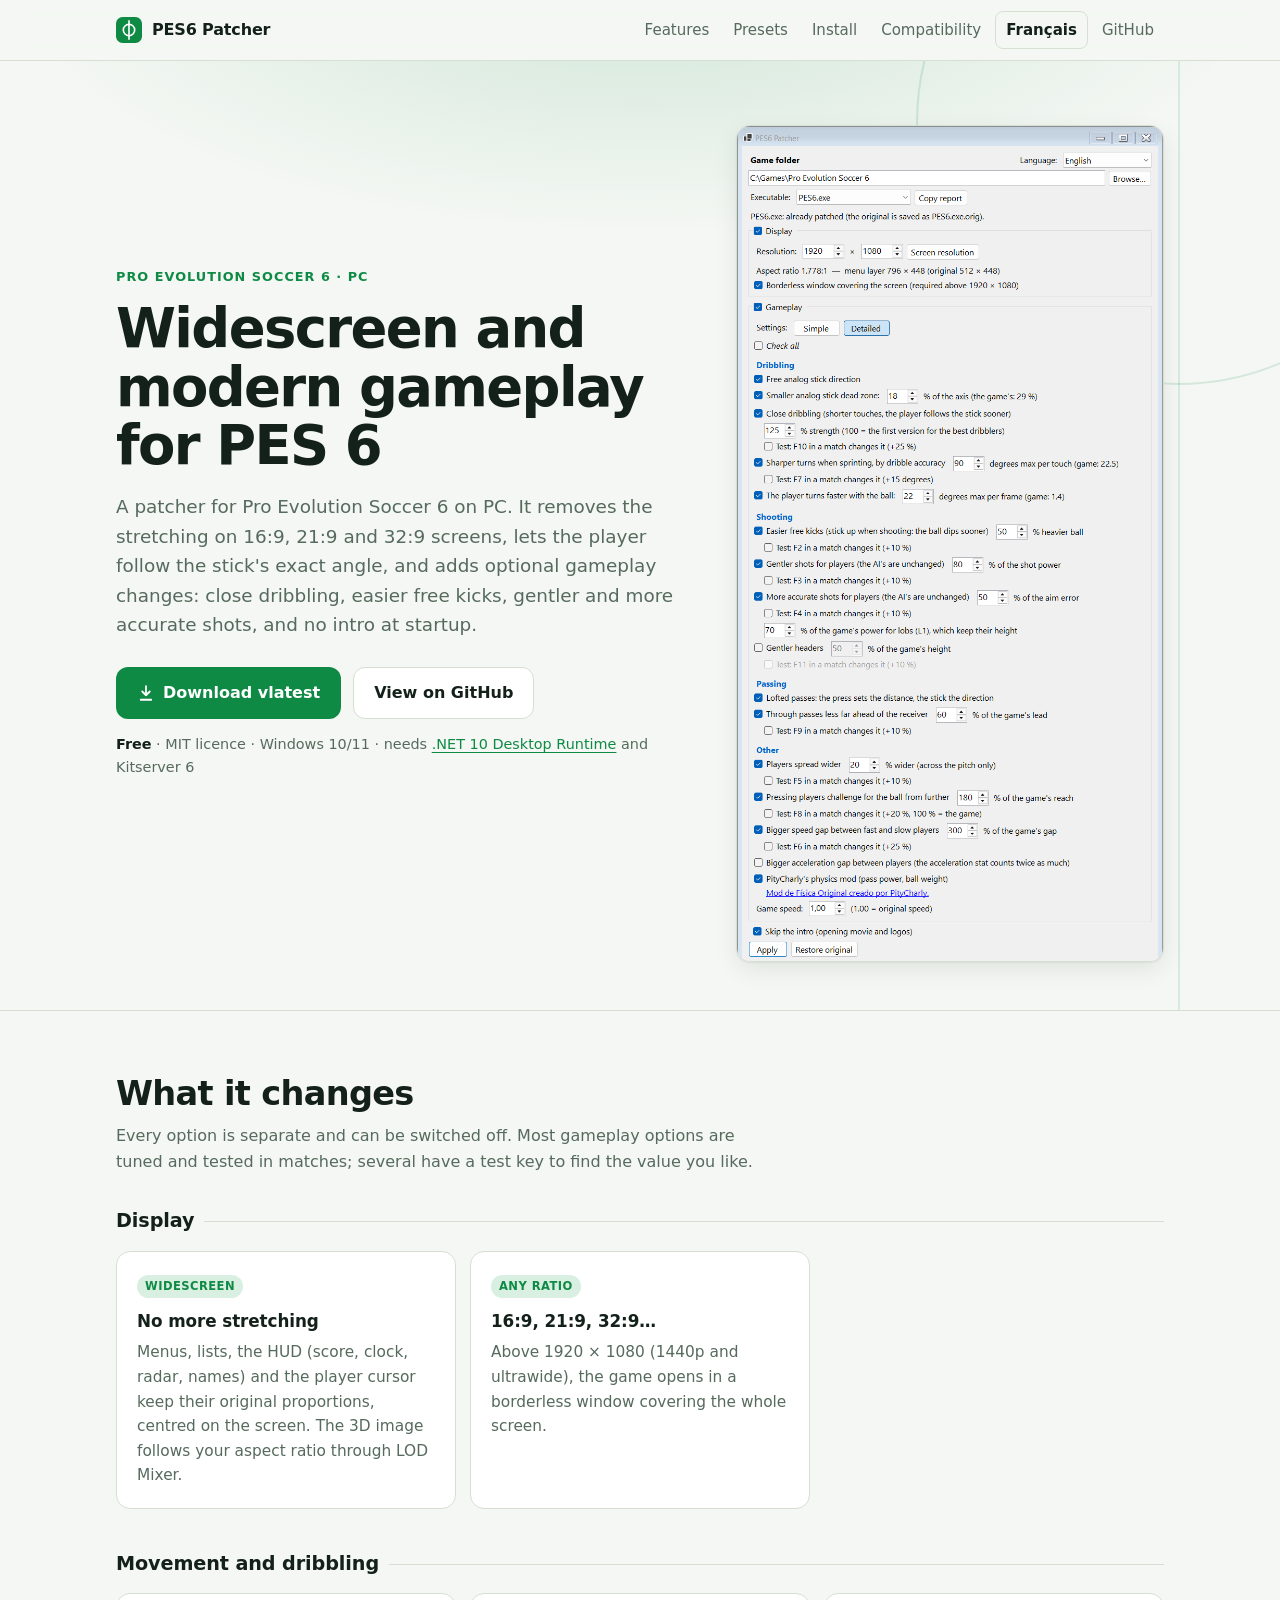
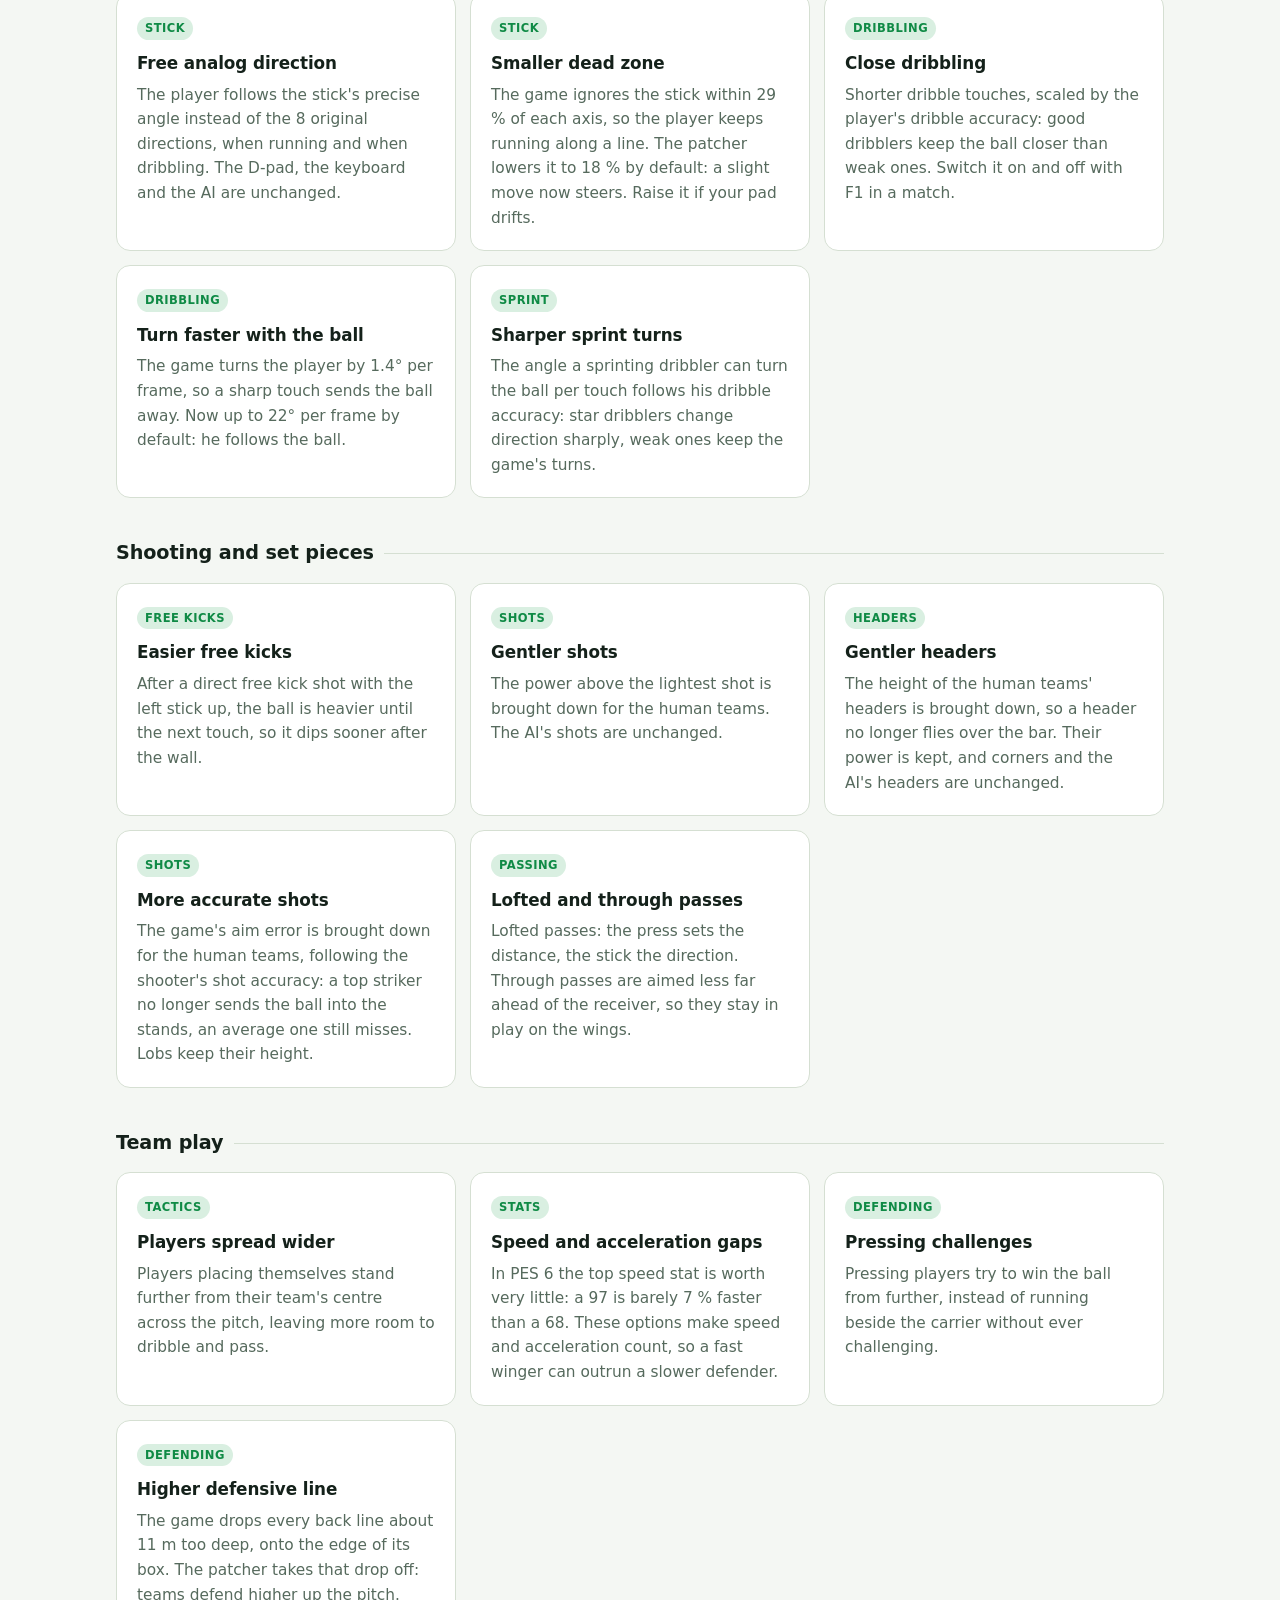
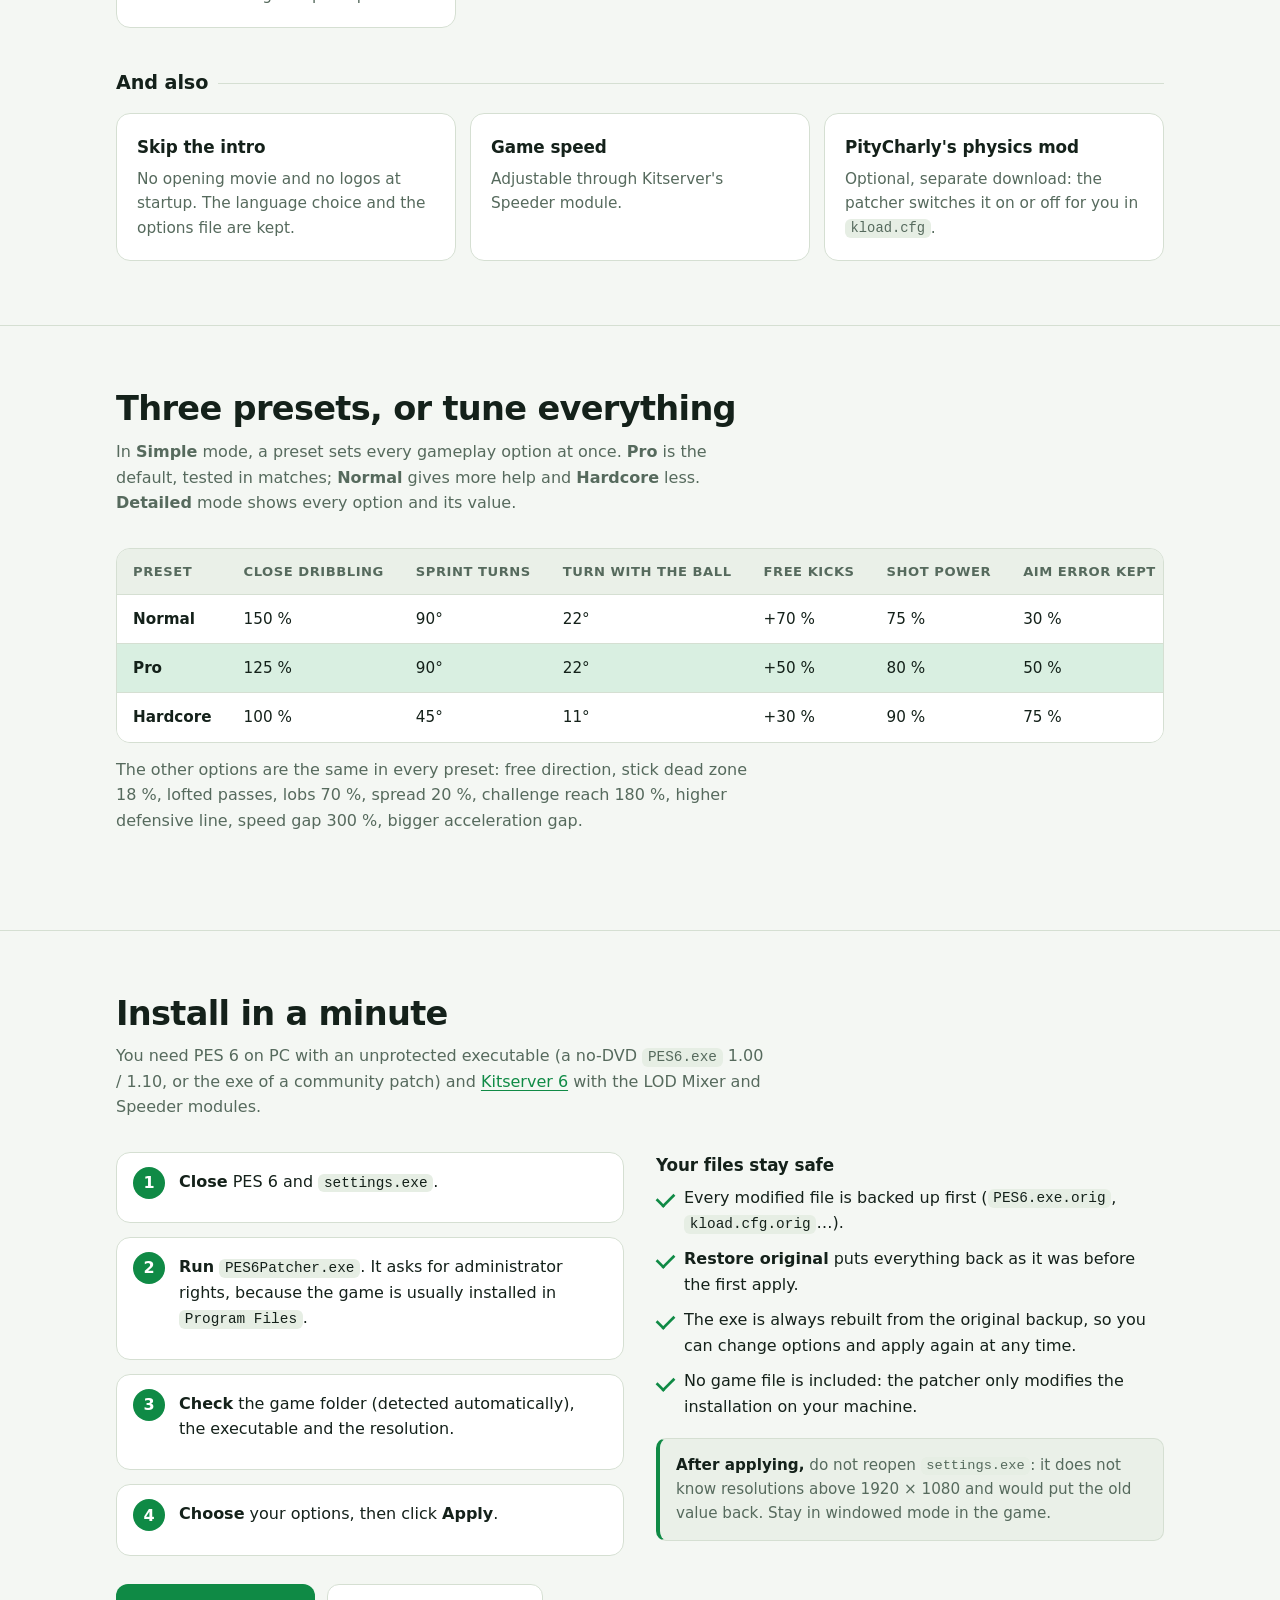
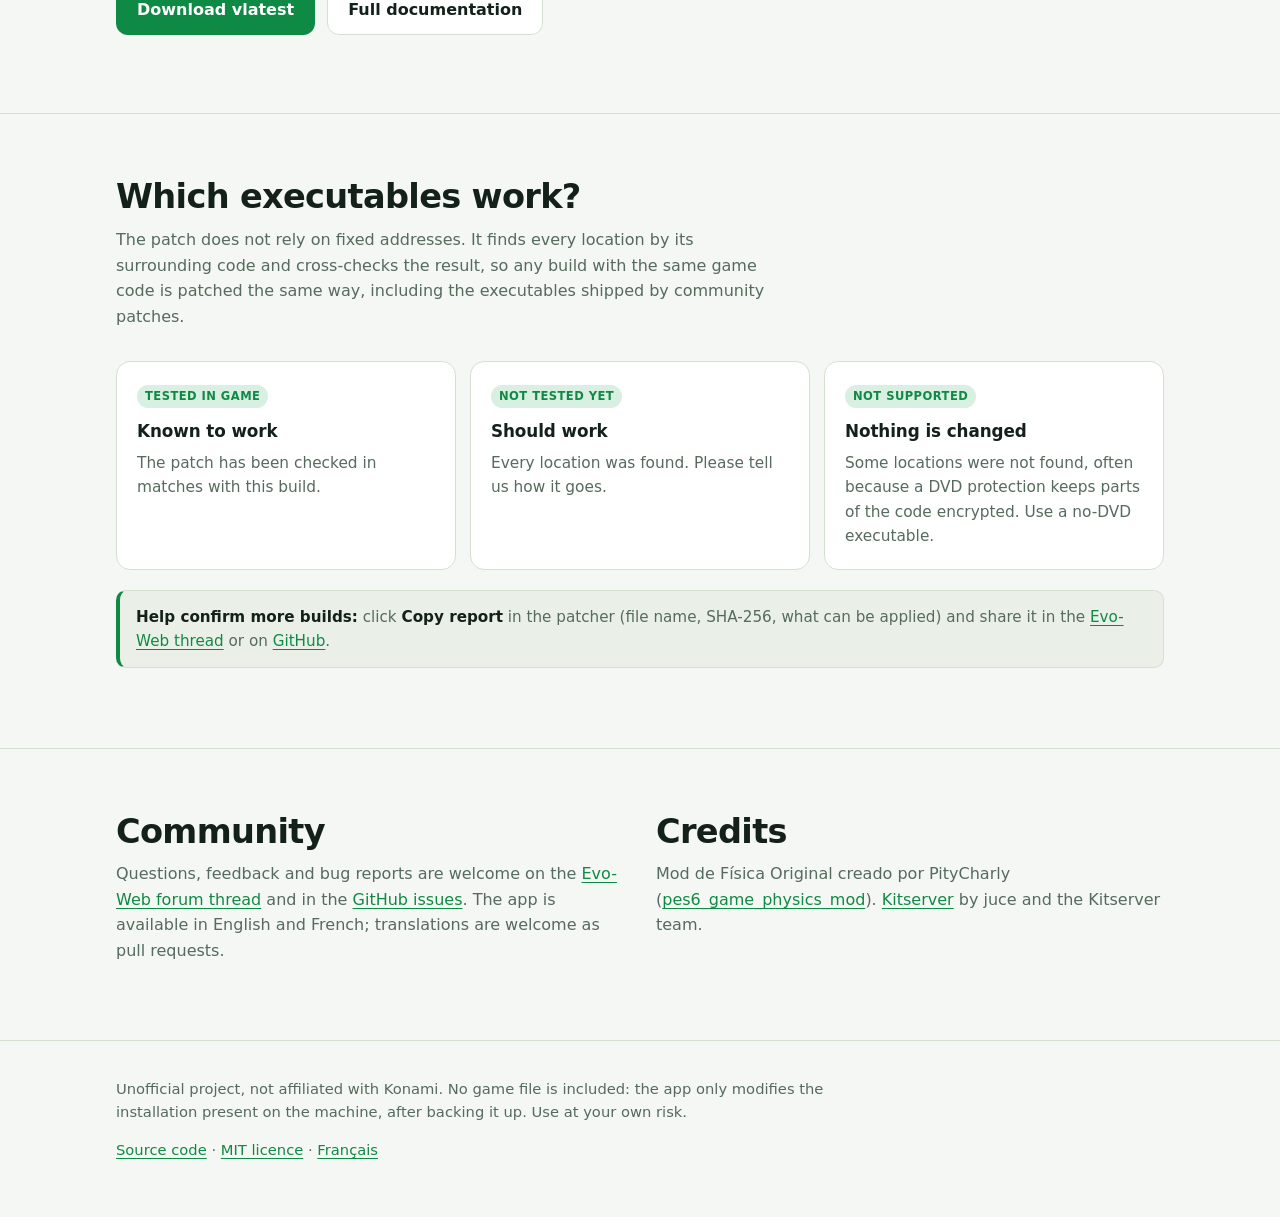
==== docs/index.html @ c1f4a102 "Higher defensive line: take the game's fixed drop off the line The function computing each side's de" ====
<!doctype html>
<html lang="en">
<head>
<meta charset="utf-8">
<meta name="viewport" content="width=device-width, initial-scale=1">
<title>PES6 Patcher: widescreen and modern gameplay for PES 6</title>
<meta name="description" content="Free patcher for Pro Evolution Soccer 6 on PC: widescreen without stretching, free analog stick movement, close dribbling, easier free kicks, gentler and more accurate shots.">
<meta property="og:title" content="PES6 Patcher">
<meta property="og:description" content="Widescreen without stretching and modern gameplay options for Pro Evolution Soccer 6 on PC.">
<meta property="og:image" content="https://kwentinn.github.io/PES6Patcher/app.png">
<meta property="og:type" content="website">
<link rel="alternate" hreflang="fr" href="https://kwentinn.github.io/PES6Patcher/fr/">
<link rel="icon" href="data:image/svg+xml,%3Csvg xmlns='http://www.w3.org/2000/svg' viewBox='0 0 32 32'%3E%3Crect width='32' height='32' rx='8' fill='%230f8a45'/%3E%3Ccircle cx='16' cy='16' r='7' fill='none' stroke='white' stroke-width='2'/%3E%3Cpath d='M16 3v26' stroke='white' stroke-width='2'/%3E%3C/svg%3E">
<link rel="stylesheet" href="site.css">
</head>
<body>

<header class="bar">
  <div class="wrap">
    <a class="brand" href="#top">
      <svg viewBox="0 0 32 32" aria-hidden="true"><rect width="32" height="32" rx="8" fill="var(--accent)"/><circle cx="16" cy="16" r="7" fill="none" stroke="var(--accent-ink)" stroke-width="2"/><path d="M16 4v24" stroke="var(--accent-ink)" stroke-width="2"/></svg>
      PES6 Patcher
    </a>
    <nav aria-label="Main">
      <a class="hide-sm" href="#features">Features</a>
      <a class="hide-sm" href="#presets">Presets</a>
      <a href="#install">Install</a>
      <a class="hide-sm" href="#compat">Compatibility</a>
      <a class="lang" href="fr/" hreflang="fr">Français</a>
      <a href="https://github.com/kwentinn/PES6Patcher">GitHub</a>
    </nav>
  </div>
</header>

<main id="top">

<div class="hero">
  <div class="wrap hero-grid">
    <div>
      <p class="eyebrow">Pro Evolution Soccer 6 · PC</p>
      <h1>Widescreen and modern gameplay for PES 6</h1>
      <p class="lead">A patcher for Pro Evolution Soccer 6 on PC. It removes the stretching on 16:9, 21:9 and 32:9 screens, lets the player follow the stick's exact angle, and adds optional gameplay changes: close dribbling, easier free kicks, gentler and more accurate shots, and no intro at startup.</p>
      <div class="cta">
        <a class="btn primary" data-download href="https://github.com/kwentinn/PES6Patcher/releases/latest">
          <svg viewBox="0 0 24 24" fill="none" stroke="currentColor" stroke-width="2.4" stroke-linecap="round" stroke-linejoin="round" aria-hidden="true"><path d="M12 3v12m0 0l-5-5m5 5l5-5M5 21h14"/></svg>
          <span>Download v<span data-version>latest</span></span>
        </a>
        <a class="btn" href="https://github.com/kwentinn/PES6Patcher">View on GitHub</a>
      </div>
      <p class="meta"><b>Free</b> · MIT licence · Windows 10/11 · needs <a href="https://dotnet.microsoft.com/download/dotnet/10.0">.NET 10 Desktop Runtime</a> and Kitserver 6</p>
    </div>
    <figure class="shot">
      <img src="app.png" width="818" height="1538" alt="The PES6 Patcher window with the display and gameplay options">
    </figure>
  </div>
</div>

<section id="features">
  <div class="wrap">
    <h2>What it changes</h2>
    <p class="sub">Every option is separate and can be switched off. Most gameplay options are tuned and tested in matches; several have a test key to find the value you like.</p>

    <h3 class="group">Display</h3>
    <div class="cards">
      <div class="card"><span class="tag">Widescreen</span><h3>No more stretching</h3><p>Menus, lists, the HUD (score, clock, radar, names) and the player cursor keep their original proportions, centred on the screen. The 3D image follows your aspect ratio through LOD Mixer.</p></div>
      <div class="card"><span class="tag">Any ratio</span><h3>16:9, 21:9, 32:9…</h3><p>Above 1920 × 1080 (1440p and ultrawide), the game opens in a borderless window covering the whole screen.</p></div>
    </div>

    <h3 class="group">Movement and dribbling</h3>
    <div class="cards">
      <div class="card"><span class="tag">Stick</span><h3>Free analog direction</h3><p>The player follows the stick's precise angle instead of the 8 original directions, when running and when dribbling. The D-pad, the keyboard and the AI are unchanged.</p></div>
      <div class="card"><span class="tag">Stick</span><h3>Smaller dead zone</h3><p>The game ignores the stick within 29 % of each axis, so the player keeps running along a line. The patcher lowers it to 18 % by default: a slight move now steers. Raise it if your pad drifts.</p></div>
      <div class="card"><span class="tag">Dribbling</span><h3>Close dribbling</h3><p>Shorter dribble touches, scaled by the player's dribble accuracy: good dribblers keep the ball closer than weak ones. Switch it on and off with F1 in a match.</p></div>
      <div class="card"><span class="tag">Dribbling</span><h3>Turn faster with the ball</h3><p>The game turns the player by 1.4° per frame, so a sharp touch sends the ball away. Now up to 22° per frame by default: he follows the ball.</p></div>
      <div class="card"><span class="tag">Sprint</span><h3>Sharper sprint turns</h3><p>The angle a sprinting dribbler can turn the ball per touch follows his dribble accuracy: star dribblers change direction sharply, weak ones keep the game's turns.</p></div>
    </div>

    <h3 class="group">Shooting and set pieces</h3>
    <div class="cards">
      <div class="card"><span class="tag">Free kicks</span><h3>Easier free kicks</h3><p>After a direct free kick shot with the left stick up, the ball is heavier until the next touch, so it dips sooner after the wall.</p></div>
      <div class="card"><span class="tag">Shots</span><h3>Gentler shots</h3><p>The power above the lightest shot is brought down for the human teams. The AI's shots are unchanged.</p></div>
      <div class="card"><span class="tag">Headers</span><h3>Gentler headers</h3><p>The height of the human teams' headers is brought down, so a header no longer flies over the bar. Their power is kept, and corners and the AI's headers are unchanged.</p></div>
      <div class="card"><span class="tag">Shots</span><h3>More accurate shots</h3><p>The game's aim error is brought down for the human teams, following the shooter's shot accuracy: a top striker no longer sends the ball into the stands, an average one still misses. Lobs keep their height.</p></div>
      <div class="card"><span class="tag">Passing</span><h3>Lofted and through passes</h3><p>Lofted passes: the press sets the distance, the stick the direction. Through passes are aimed less far ahead of the receiver, so they stay in play on the wings.</p></div>
    </div>

    <h3 class="group">Team play</h3>
    <div class="cards">
      <div class="card"><span class="tag">Tactics</span><h3>Players spread wider</h3><p>Players placing themselves stand further from their team's centre across the pitch, leaving more room to dribble and pass.</p></div>
      <div class="card"><span class="tag">Stats</span><h3>Speed and acceleration gaps</h3><p>In PES 6 the top speed stat is worth very little: a 97 is barely 7 % faster than a 68. These options make speed and acceleration count, so a fast winger can outrun a slower defender.</p></div>
      <div class="card"><span class="tag">Defending</span><h3>Pressing challenges</h3><p>Pressing players try to win the ball from further, instead of running beside the carrier without ever challenging.</p></div>
      <div class="card"><span class="tag">Defending</span><h3>Higher defensive line</h3><p>The game drops every back line about 11 m too deep, onto the edge of its box. The patcher takes that drop off: teams defend higher up the pitch.</p></div>
    </div>

    <h3 class="group">And also</h3>
    <div class="cards">
      <div class="card"><h3>Skip the intro</h3><p>No opening movie and no logos at startup. The language choice and the options file are kept.</p></div>
      <div class="card"><h3>Game speed</h3><p>Adjustable through Kitserver's Speeder module.</p></div>
      <div class="card"><h3>PityCharly's physics mod</h3><p>Optional, separate download: the patcher switches it on or off for you in <code>kload.cfg</code>.</p></div>
    </div>
  </div>
</section>

<section id="presets">
  <div class="wrap">
    <h2>Three presets, or tune everything</h2>
    <p class="sub">In <b>Simple</b> mode, a preset sets every gameplay option at once. <b>Pro</b> is the default, tested in matches; <b>Normal</b> gives more help and <b>Hardcore</b> less. <b>Detailed</b> mode shows every option and its value.</p>
    <div class="table">
      <table>
        <thead><tr><th>Preset</th><th>Close dribbling</th><th>Sprint turns</th><th>Turn with the ball</th><th>Free kicks</th><th>Shot power</th><th>Aim error kept</th><th>Pass lead</th><th>Headers</th></tr></thead>
        <tbody>
          <tr><td>Normal</td><td>150 %</td><td>90°</td><td>22°</td><td>+70 %</td><td>75 %</td><td>30 %</td><td>50 %</td><td>60 %</td></tr>
          <tr class="pro"><td>Pro</td><td>125 %</td><td>90°</td><td>22°</td><td>+50 %</td><td>80 %</td><td>50 %</td><td>60 %</td><td>70 %</td></tr>
          <tr><td>Hardcore</td><td>100 %</td><td>45°</td><td>11°</td><td>+30 %</td><td>90 %</td><td>75 %</td><td>80 %</td><td>80 %</td></tr>
        </tbody>
      </table>
    </div>
    <p class="sub" style="margin-top:14px">The other options are the same in every preset: free direction, stick dead zone 18 %, lofted passes, lobs 70 %, spread 20 %, challenge reach 180 %, higher defensive line, speed gap 300 %, bigger acceleration gap.</p>
  </div>
</section>

<section id="install">
  <div class="wrap">
    <h2>Install in a minute</h2>
    <p class="sub">You need PES 6 on PC with an unprotected executable (a no-DVD <code>PES6.exe</code> 1.00 / 1.10, or the exe of a community patch) and <a href="https://www.evoweb.uk/">Kitserver 6</a> with the LOD Mixer and Speeder modules.</p>
    <div class="two">
      <ol class="steps">
        <li><b>Close</b> PES 6 and <code>settings.exe</code>.</li>
        <li><b>Run</b> <code>PES6Patcher.exe</code>. It asks for administrator rights, because the game is usually installed in <code>Program Files</code>.</li>
        <li><b>Check</b> the game folder (detected automatically), the executable and the resolution.</li>
        <li><b>Choose</b> your options, then click <b>Apply</b>.</li>
      </ol>
      <div>
        <h3>Your files stay safe</h3>
        <ul class="check">
          <li>Every modified file is backed up first (<code>PES6.exe.orig</code>, <code>kload.cfg.orig</code>…).</li>
          <li><b>Restore original</b> puts everything back as it was before the first apply.</li>
          <li>The exe is always rebuilt from the original backup, so you can change options and apply again at any time.</li>
          <li>No game file is included: the patcher only modifies the installation on your machine.</li>
        </ul>
        <p class="note" style="margin-top:18px"><b>After applying,</b> do not reopen <code>settings.exe</code>: it does not know resolutions above 1920 × 1080 and would put the old value back. Stay in windowed mode in the game.</p>
      </div>
    </div>
    <div class="cta" style="margin-top:28px">
      <a class="btn primary" data-download href="https://github.com/kwentinn/PES6Patcher/releases/latest"><span>Download v<span data-version>latest</span></span></a>
      <a class="btn" href="https://github.com/kwentinn/PES6Patcher#readme">Full documentation</a>
    </div>
  </div>
</section>

<section id="compat">
  <div class="wrap">
    <h2>Which executables work?</h2>
    <p class="sub">The patch does not rely on fixed addresses. It finds every location by its surrounding code and cross-checks the result, so any build with the same game code is patched the same way, including the executables shipped by community patches.</p>
    <div class="cards">
      <div class="card"><span class="tag">Tested in game</span><h3>Known to work</h3><p>The patch has been checked in matches with this build.</p></div>
      <div class="card"><span class="tag">Not tested yet</span><h3>Should work</h3><p>Every location was found. Please tell us how it goes.</p></div>
      <div class="card"><span class="tag">Not supported</span><h3>Nothing is changed</h3><p>Some locations were not found, often because a DVD protection keeps parts of the code encrypted. Use a no-DVD executable.</p></div>
    </div>
    <p class="note" style="margin-top:20px"><b>Help confirm more builds:</b> click <b>Copy report</b> in the patcher (file name, SHA-256, what can be applied) and share it in the <a href="https://evoweb.uk/threads/pes6-gameplay-patcher.107639/">Evo-Web thread</a> or on <a href="https://github.com/kwentinn/PES6Patcher/issues">GitHub</a>.</p>
  </div>
</section>

<section id="about">
  <div class="wrap two">
    <div>
      <h2>Community</h2>
      <p class="sub" style="margin-bottom:12px">Questions, feedback and bug reports are welcome on the <a href="https://evoweb.uk/threads/pes6-gameplay-patcher.107639/">Evo-Web forum thread</a> and in the <a href="https://github.com/kwentinn/PES6Patcher/issues">GitHub issues</a>. The app is available in English and French; translations are welcome as pull requests.</p>
    </div>
    <div>
      <h2>Credits</h2>
      <p class="sub" style="margin-bottom:12px">Mod de Física Original creado por PityCharly (<a href="https://github.com/angelballay/pes6_game_physics_mod">pes6_game_physics_mod</a>). <a href="https://www.evoweb.uk/">Kitserver</a> by juce and the Kitserver team.</p>
    </div>
  </div>
</section>

</main>

<footer>
  <div class="wrap">
    <p>Unofficial project, not affiliated with Konami. No game file is included: the app only modifies the installation present on the machine, after backing it up. Use at your own risk.</p>
    <p><a href="https://github.com/kwentinn/PES6Patcher">Source code</a> · <a href="https://github.com/kwentinn/PES6Patcher/blob/main/LICENSE">MIT licence</a> · <a href="fr/">Français</a></p>
  </div>
</footer>

<script src="site.js" defer></script>
</body>
</html>
---- docs/site.css ----
:root {
  --bg: #f4f7f3;
  --surface: #ffffff;
  --surface-2: #eaf0e8;
  --text: #14211a;
  --muted: #566a5d;
  --line: #d5dfd2;
  --accent: #0f8a45;
  --accent-ink: #ffffff;
  --accent-soft: #d9efe1;
  --pitch: #0c5e33;
  --code: #e6eee4;
  --shadow: 0 1px 2px rgba(10, 30, 18, .06), 0 8px 24px rgba(10, 30, 18, .08);
  --radius: 14px;
  --max: 1080px;
}

@media (prefers-color-scheme: dark) {
  :root:not([data-theme="light"]) {
    --bg: #0a120e;
    --surface: #111d17;
    --surface-2: #17271f;
    --text: #e8f1ea;
    --muted: #9db3a4;
    --line: #243629;
    --accent: #3ddc84;
    --accent-ink: #06210f;
    --accent-soft: #15301f;
    --pitch: #0f3d24;
    --code: #17271f;
    --shadow: 0 1px 2px rgba(0, 0, 0, .4), 0 10px 30px rgba(0, 0, 0, .35);
  }
}

:root[data-theme="dark"] {
  --bg: #0a120e;
  --surface: #111d17;
  --surface-2: #17271f;
  --text: #e8f1ea;
  --muted: #9db3a4;
  --line: #243629;
  --accent: #3ddc84;
  --accent-ink: #06210f;
  --accent-soft: #15301f;
  --pitch: #0f3d24;
  --code: #17271f;
  --shadow: 0 1px 2px rgba(0, 0, 0, .4), 0 10px 30px rgba(0, 0, 0, .35);
}

* { box-sizing: border-box; }

html { scroll-behavior: smooth; scroll-padding-top: 76px; }

body {
  margin: 0;
  background: var(--bg);
  color: var(--text);
  font: 16px/1.6 system-ui, -apple-system, "Segoe UI", Roboto, sans-serif;
  -webkit-font-smoothing: antialiased;
}

a { color: var(--accent); text-underline-offset: 3px; }
a:hover { text-decoration-thickness: 2px; }

code {
  background: var(--code);
  padding: .1em .4em;
  border-radius: 6px;
  font: .9em ui-monospace, SFMono-Regular, Consolas, monospace;
  overflow-wrap: anywhere;
}

.wrap { width: 100%; max-width: var(--max); margin: 0 auto; padding: 0 16px; }

/* top bar */
.bar {
  position: sticky;
  top: 0;
  z-index: 10;
  background: color-mix(in srgb, var(--bg) 88%, transparent);
  backdrop-filter: blur(10px);
  border-bottom: 1px solid var(--line);
}
.bar .wrap { display: flex; align-items: center; gap: 20px; min-height: 60px; }
.brand { font-weight: 800; letter-spacing: -.01em; color: var(--text); text-decoration: none; display: flex; align-items: center; gap: 10px; }
.brand svg { width: 26px; height: 26px; }
.bar nav { display: flex; gap: 4px; margin-left: auto; align-items: center; flex-wrap: wrap; justify-content: flex-end; }
.bar nav a { color: var(--muted); text-decoration: none; padding: 6px 10px; border-radius: 8px; font-size: .94rem; }
.bar nav a:hover { color: var(--text); background: var(--surface-2); }
.bar nav a.lang { border: 1px solid var(--line); color: var(--text); font-weight: 600; }

@media (max-width: 760px) {
  .bar .wrap { flex-wrap: wrap; padding-top: 8px; padding-bottom: 8px; }
  .bar nav { margin-left: 0; width: 100%; justify-content: flex-start; }
  .bar nav .hide-sm { display: none; }
}

/* buttons */
.btn {
  display: inline-flex;
  align-items: center;
  gap: 8px;
  padding: 12px 20px;
  border-radius: 12px;
  font-weight: 700;
  text-decoration: none;
  border: 1px solid var(--line);
  color: var(--text);
  background: var(--surface);
}
.btn:hover { border-color: var(--accent); }
.btn.primary { background: var(--accent); color: var(--accent-ink); border-color: transparent; }
.btn.primary:hover { filter: brightness(1.07); }
.btn svg { width: 18px; height: 18px; flex: none; }

/* hero */
.hero {
  position: relative;
  overflow: hidden;
  padding: 64px 0 48px;
  background:
    radial-gradient(900px 380px at 50% -10%, color-mix(in srgb, var(--accent) 16%, transparent), transparent 70%),
    var(--bg);
  border-bottom: 1px solid var(--line);
}
.hero::before, .hero::after {
  content: "";
  position: absolute;
  pointer-events: none;
  border: 2px solid color-mix(in srgb, var(--accent) 14%, transparent);
}
.hero::before { width: 520px; height: 520px; border-radius: 50%; right: -160px; top: -200px; }
.hero::after { width: 2px; height: 100%; right: 100px; top: 0; border: 0; background: color-mix(in srgb, var(--accent) 12%, transparent); }
.hero .wrap { position: relative; z-index: 1; }
.eyebrow { color: var(--accent); font-weight: 700; letter-spacing: .08em; text-transform: uppercase; font-size: .8rem; margin: 0 0 12px; }
h1 { font-size: clamp(2rem, 5.2vw, 3.4rem); line-height: 1.08; letter-spacing: -.03em; margin: 0 0 16px; max-width: 18ch; }
.lead { font-size: 1.15rem; color: var(--muted); max-width: 60ch; margin: 0 0 28px; }
.cta { display: flex; flex-wrap: wrap; gap: 12px; margin-bottom: 14px; }
.meta { color: var(--muted); font-size: .9rem; margin: 0 0 40px; }
.meta b { color: var(--text); }

.shot {
  margin: 0 auto;
  max-width: 440px;
  background: var(--surface);
  border: 1px solid var(--line);
  border-radius: var(--radius);
  box-shadow: var(--shadow);
  overflow: hidden;
}
.shot img { display: block; width: 100%; height: auto; }

.hero-grid { display: grid; gap: 40px; grid-template-columns: 1.15fr .85fr; align-items: center; }
.hero-grid .shot { margin: 0; justify-self: end; }
@media (max-width: 860px) {
  .hero-grid { grid-template-columns: 1fr; }
  .hero-grid .shot { justify-self: center; }
  .hero::after { display: none; }
}

/* sections */
section { padding: 64px 0; }
section + section { border-top: 1px solid var(--line); }
h2 { font-size: clamp(1.5rem, 3.2vw, 2.1rem); letter-spacing: -.02em; line-height: 1.15; margin: 0 0 10px; }
.sub { color: var(--muted); max-width: 64ch; margin: 0 0 32px; }
h3 { font-size: 1.05rem; margin: 0 0 6px; letter-spacing: -.005em; }

.cards { display: grid; gap: 14px; grid-template-columns: repeat(auto-fill, minmax(290px, 1fr)); }
.card { background: var(--surface); border: 1px solid var(--line); border-radius: var(--radius); padding: 20px; }
.card p { margin: 0; color: var(--muted); font-size: .96rem; }
.tag { display: inline-block; font-size: .72rem; font-weight: 700; letter-spacing: .04em; text-transform: uppercase; color: var(--accent); background: var(--accent-soft); padding: 2px 8px; border-radius: 999px; margin-bottom: 10px; }
.group { margin: 40px 0 14px; font-size: 1.2rem; display: flex; align-items: center; gap: 10px; }
.group::after { content: ""; flex: 1; height: 1px; background: var(--line); }
.group:first-of-type { margin-top: 0; }

/* table */
.table { width: 100%; overflow-x: auto; border: 1px solid var(--line); border-radius: var(--radius); background: var(--surface); }
table { border-collapse: collapse; width: 100%; min-width: 560px; font-size: .95rem; }
th, td { text-align: left; padding: 12px 16px; border-bottom: 1px solid var(--line); white-space: nowrap; }
th { color: var(--muted); font-weight: 600; font-size: .82rem; text-transform: uppercase; letter-spacing: .04em; background: var(--surface-2); }
tr:last-child td { border-bottom: 0; }
td:first-child { font-weight: 700; }
tr.pro td { background: var(--accent-soft); }

/* steps */
.steps { counter-reset: step; list-style: none; padding: 0; margin: 0; display: grid; gap: 14px; }
.steps li { counter-increment: step; position: relative; padding: 16px 18px 16px 62px; background: var(--surface); border: 1px solid var(--line); border-radius: var(--radius); }
.steps li::before {
  content: counter(step);
  position: absolute; left: 16px; top: 14px;
  width: 32px; height: 32px; border-radius: 50%;
  display: grid; place-items: center;
  background: var(--accent); color: var(--accent-ink); font-weight: 800;
}

.two { display: grid; gap: 32px; grid-template-columns: 1fr 1fr; }
@media (max-width: 820px) { .two { grid-template-columns: 1fr; } }

.check { list-style: none; margin: 0; padding: 0; display: grid; gap: 10px; }
.check li { padding-left: 28px; position: relative; }
.check li::before {
  content: "";
  position: absolute; left: 0; top: .45em;
  width: 16px; height: 9px;
  border-left: 3px solid var(--accent); border-bottom: 3px solid var(--accent);
  transform: rotate(-45deg) scale(.9);
}

.note { background: var(--surface-2); border: 1px solid var(--line); border-left: 4px solid var(--accent); border-radius: 10px; padding: 14px 16px; color: var(--muted); font-size: .95rem; }
.note b { color: var(--text); }

footer { border-top: 1px solid var(--line); padding: 36px 0 56px; color: var(--muted); font-size: .92rem; }
footer .wrap { display: grid; gap: 14px; }
footer p { margin: 0; max-width: 78ch; }

@media (prefers-reduced-motion: reduce) { html { scroll-behavior: auto; } }
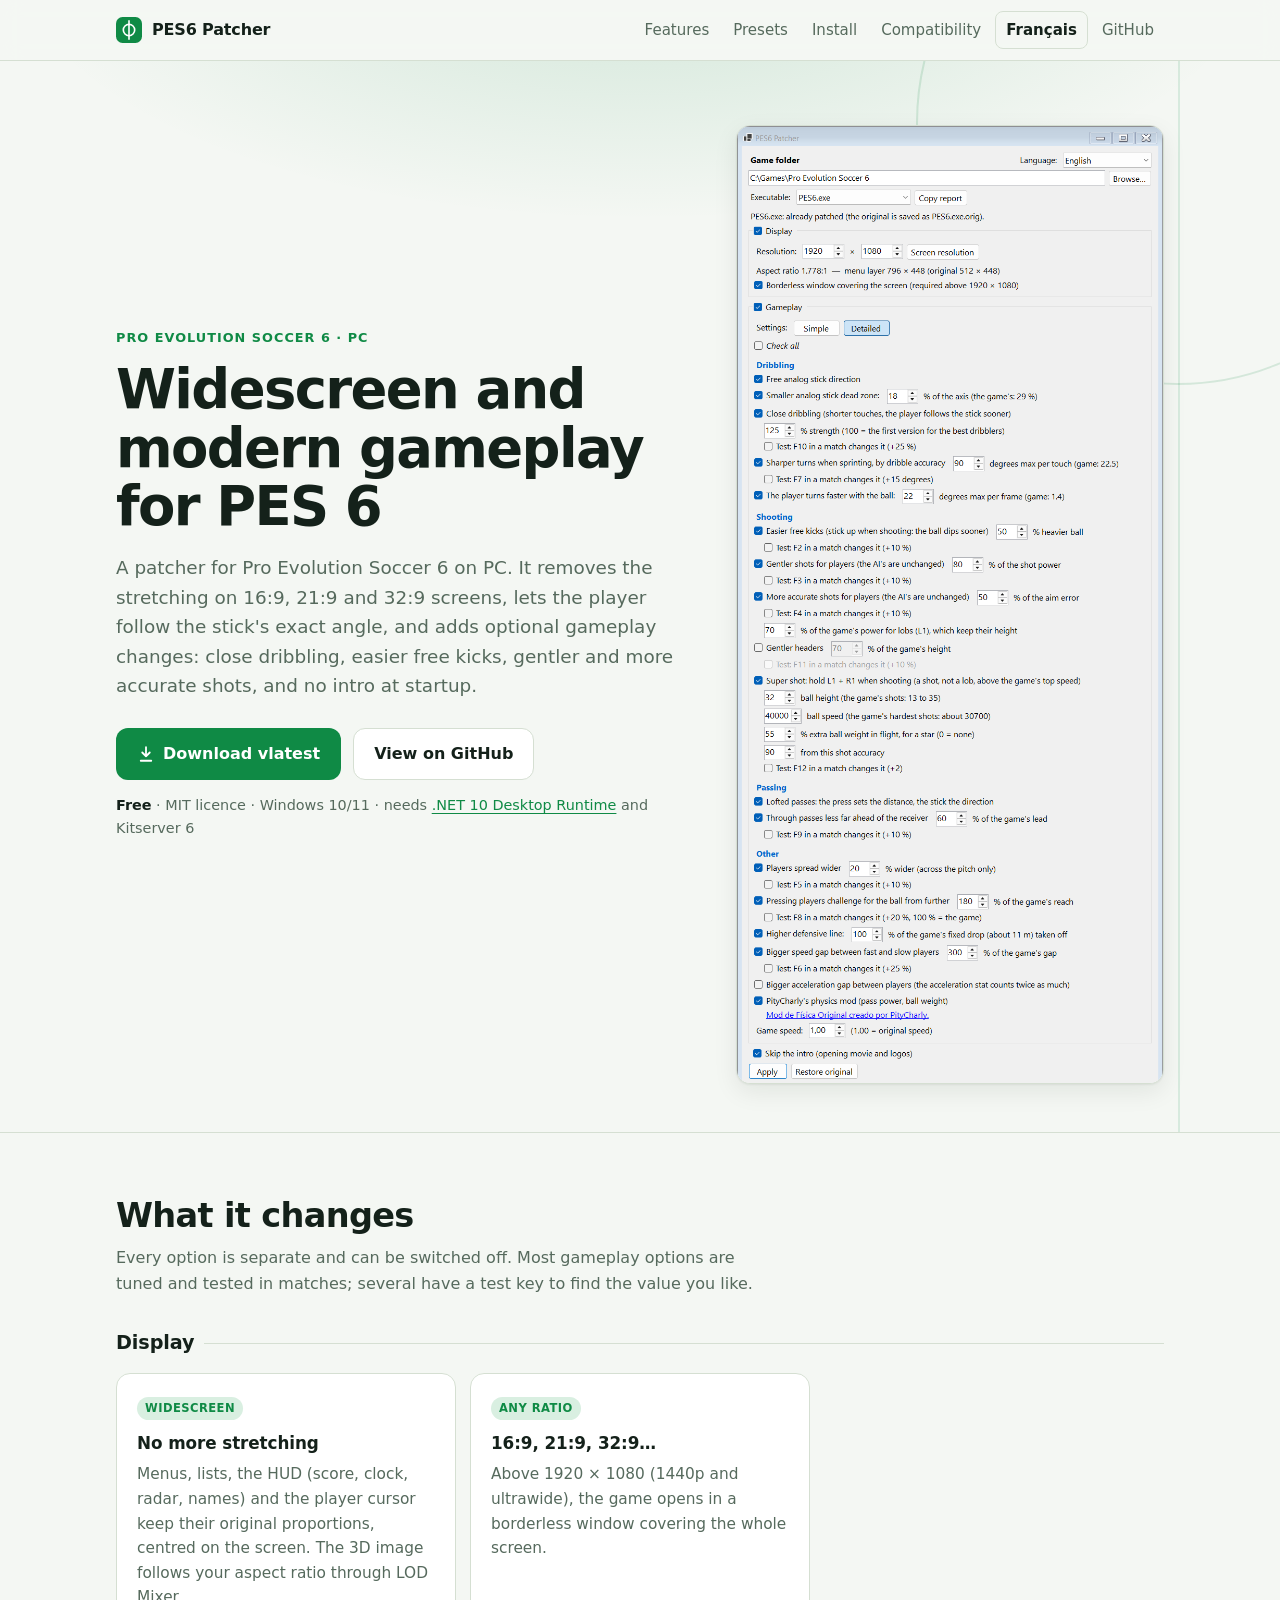
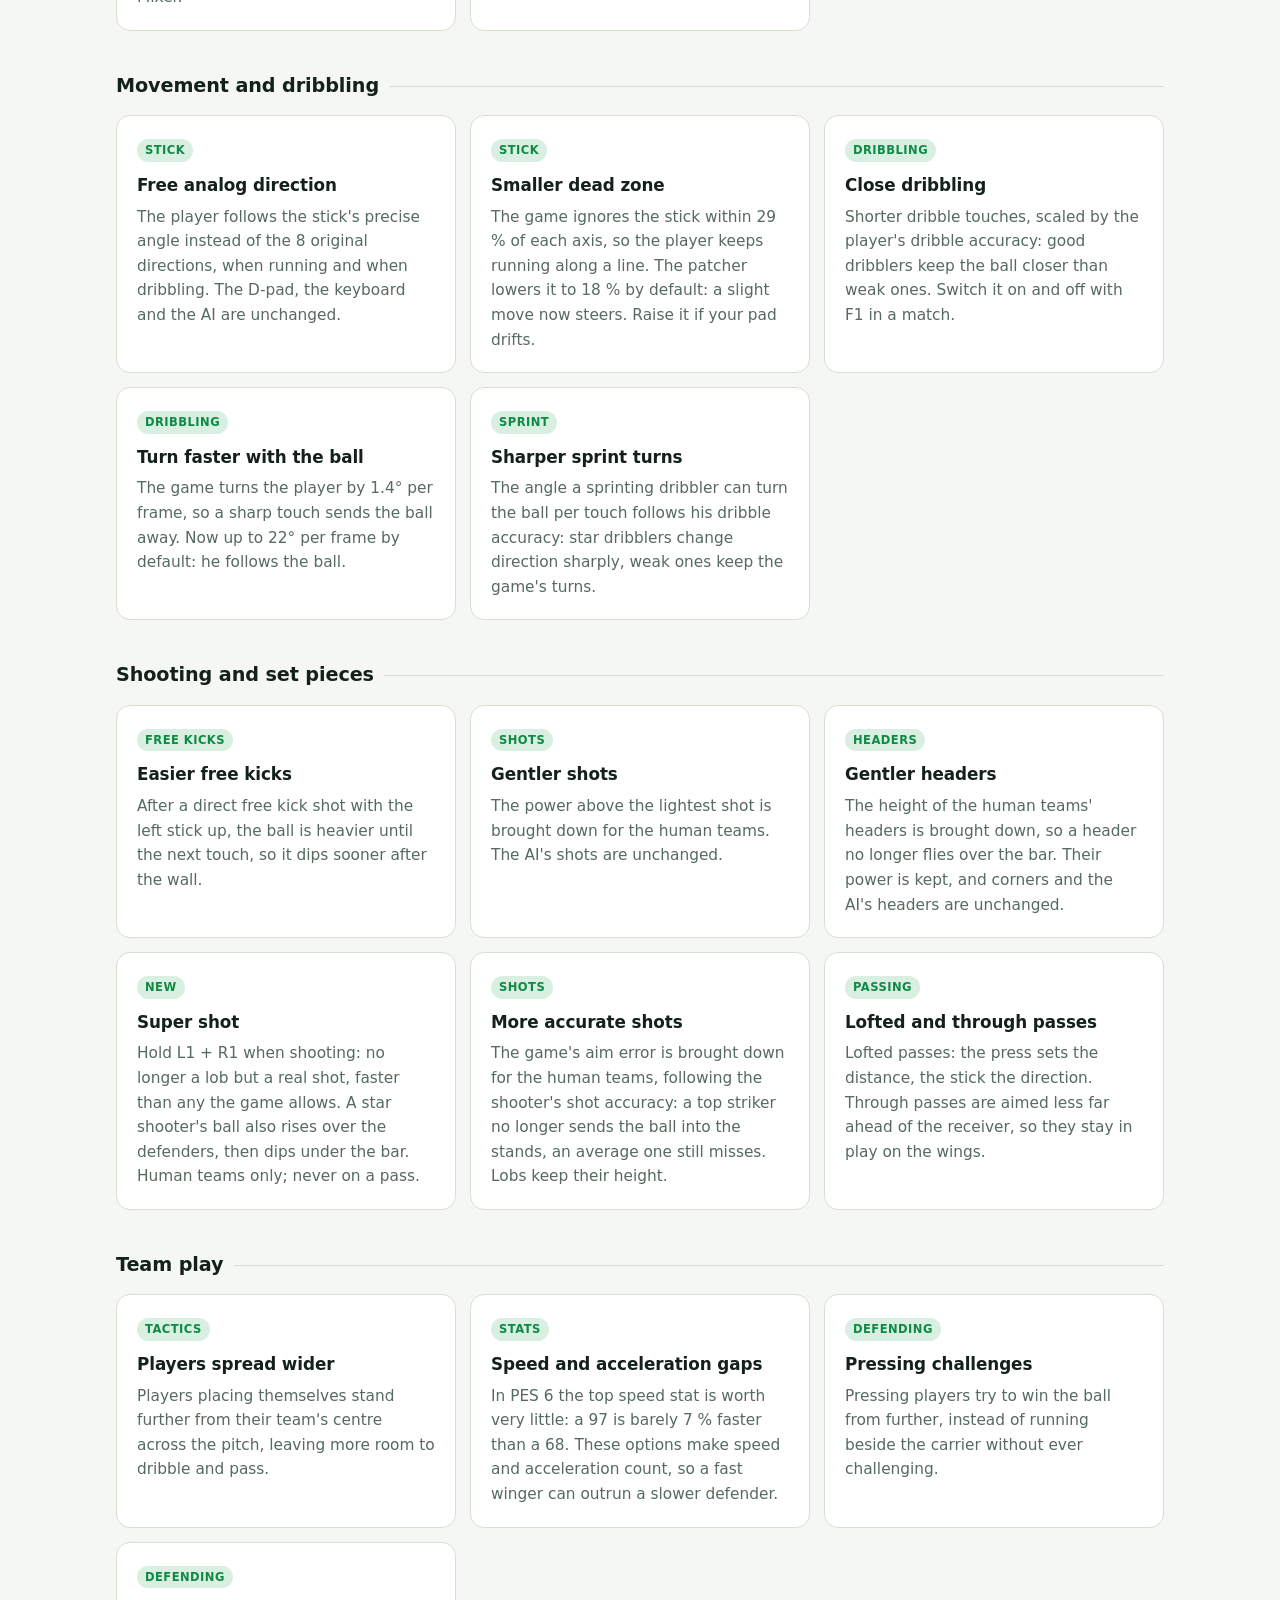
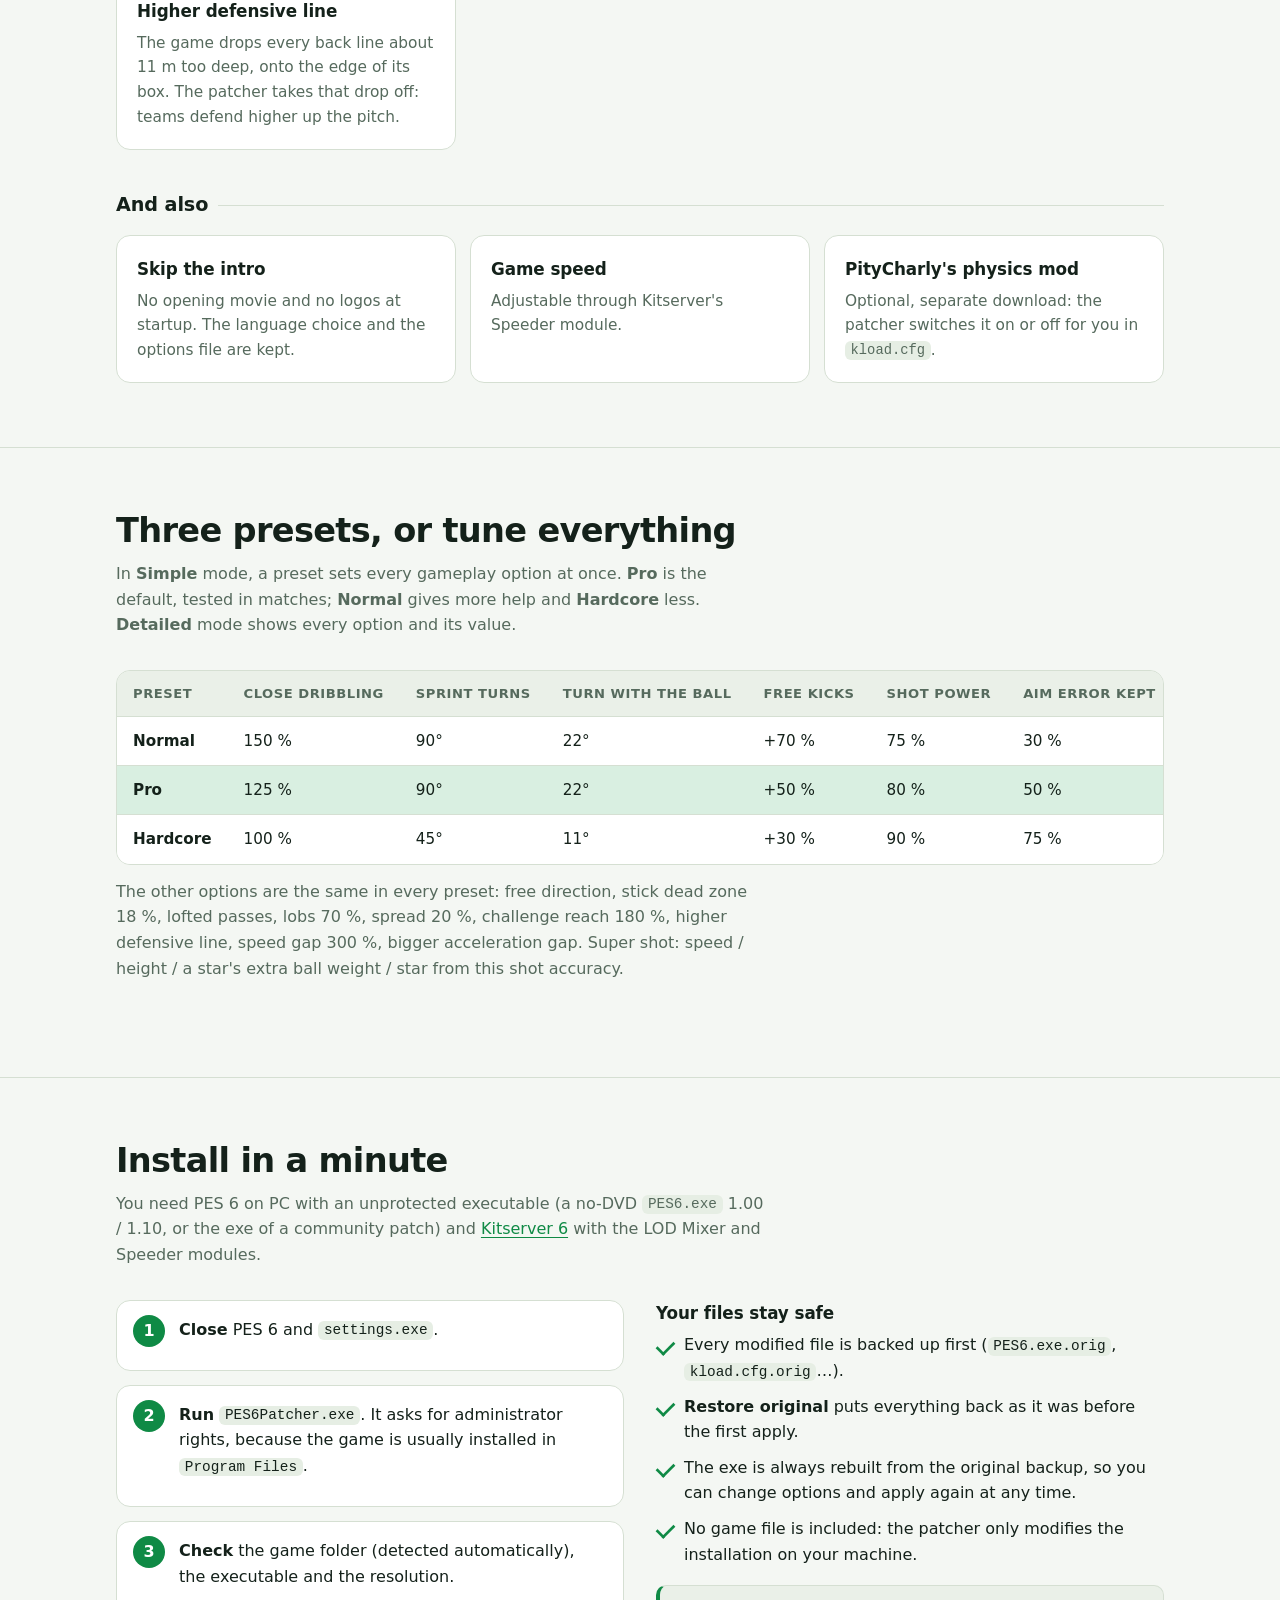
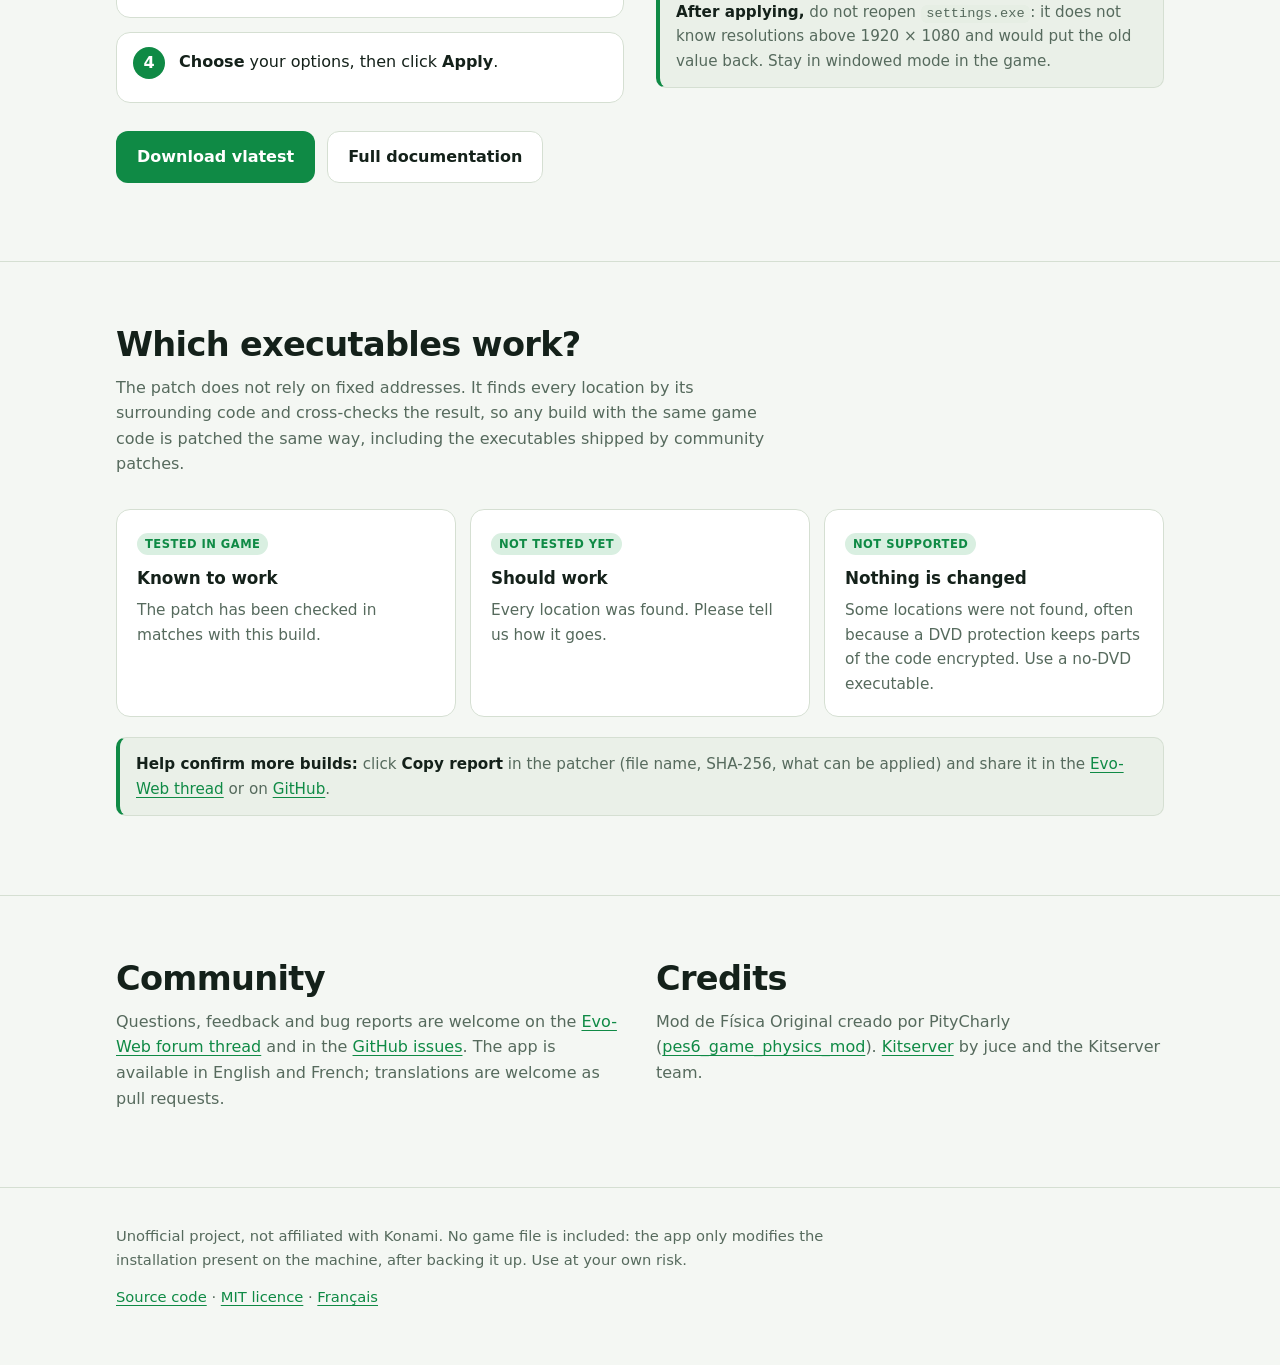
==== commit bacf8557: "Present the super shot on the site, with its values in the presets table Co-Authored-By: Claude Opus" ====
--- a/docs/index.html
+++ b/docs/index.html
@@ -80,6 +80,7 @@
       <div class="card"><span class="tag">Free kicks</span><h3>Easier free kicks</h3><p>After a direct free kick shot with the left stick up, the ball is heavier until the next touch, so it dips sooner after the wall.</p></div>
       <div class="card"><span class="tag">Shots</span><h3>Gentler shots</h3><p>The power above the lightest shot is brought down for the human teams. The AI's shots are unchanged.</p></div>
       <div class="card"><span class="tag">Headers</span><h3>Gentler headers</h3><p>The height of the human teams' headers is brought down, so a header no longer flies over the bar. Their power is kept, and corners and the AI's headers are unchanged.</p></div>
+      <div class="card"><span class="tag">New</span><h3>Super shot</h3><p>Hold L1 + R1 when shooting: no longer a lob but a real shot, faster than any the game allows. A star shooter's ball also rises over the defenders, then dips under the bar. Human teams only; never on a pass.</p></div>
       <div class="card"><span class="tag">Shots</span><h3>More accurate shots</h3><p>The game's aim error is brought down for the human teams, following the shooter's shot accuracy: a top striker no longer sends the ball into the stands, an average one still misses. Lobs keep their height.</p></div>
       <div class="card"><span class="tag">Passing</span><h3>Lofted and through passes</h3><p>Lofted passes: the press sets the distance, the stick the direction. Through passes are aimed less far ahead of the receiver, so they stay in play on the wings.</p></div>
     </div>
@@ -107,15 +108,15 @@
     <p class="sub">In <b>Simple</b> mode, a preset sets every gameplay option at once. <b>Pro</b> is the default, tested in matches; <b>Normal</b> gives more help and <b>Hardcore</b> less. <b>Detailed</b> mode shows every option and its value.</p>
     <div class="table">
       <table>
-        <thead><tr><th>Preset</th><th>Close dribbling</th><th>Sprint turns</th><th>Turn with the ball</th><th>Free kicks</th><th>Shot power</th><th>Aim error kept</th><th>Pass lead</th><th>Headers</th></tr></thead>
+        <thead><tr><th>Preset</th><th>Close dribbling</th><th>Sprint turns</th><th>Turn with the ball</th><th>Free kicks</th><th>Shot power</th><th>Aim error kept</th><th>Pass lead</th><th>Headers</th><th>Super shot</th></tr></thead>
         <tbody>
-          <tr><td>Normal</td><td>150 %</td><td>90°</td><td>22°</td><td>+70 %</td><td>75 %</td><td>30 %</td><td>50 %</td><td>60 %</td></tr>
-          <tr class="pro"><td>Pro</td><td>125 %</td><td>90°</td><td>22°</td><td>+50 %</td><td>80 %</td><td>50 %</td><td>60 %</td><td>70 %</td></tr>
-          <tr><td>Hardcore</td><td>100 %</td><td>45°</td><td>11°</td><td>+30 %</td><td>90 %</td><td>75 %</td><td>80 %</td><td>80 %</td></tr>
+          <tr><td>Normal</td><td>150 %</td><td>90°</td><td>22°</td><td>+70 %</td><td>75 %</td><td>30 %</td><td>50 %</td><td>60 %</td><td>42000 / 26 / +45 % / 85</td></tr>
+          <tr class="pro"><td>Pro</td><td>125 %</td><td>90°</td><td>22°</td><td>+50 %</td><td>80 %</td><td>50 %</td><td>60 %</td><td>70 %</td><td>40000 / 32 / +55 % / 90</td></tr>
+          <tr><td>Hardcore</td><td>100 %</td><td>45°</td><td>11°</td><td>+30 %</td><td>90 %</td><td>75 %</td><td>80 %</td><td>80 %</td><td>38000 / 38 / +70 % / 95</td></tr>
         </tbody>
       </table>
     </div>
-    <p class="sub" style="margin-top:14px">The other options are the same in every preset: free direction, stick dead zone 18 %, lofted passes, lobs 70 %, spread 20 %, challenge reach 180 %, higher defensive line, speed gap 300 %, bigger acceleration gap.</p>
+    <p class="sub" style="margin-top:14px">The other options are the same in every preset: free direction, stick dead zone 18 %, lofted passes, lobs 70 %, spread 20 %, challenge reach 180 %, higher defensive line, speed gap 300 %, bigger acceleration gap. Super shot: speed / height / a star's extra ball weight / star from this shot accuracy.</p>
   </div>
 </section>
 
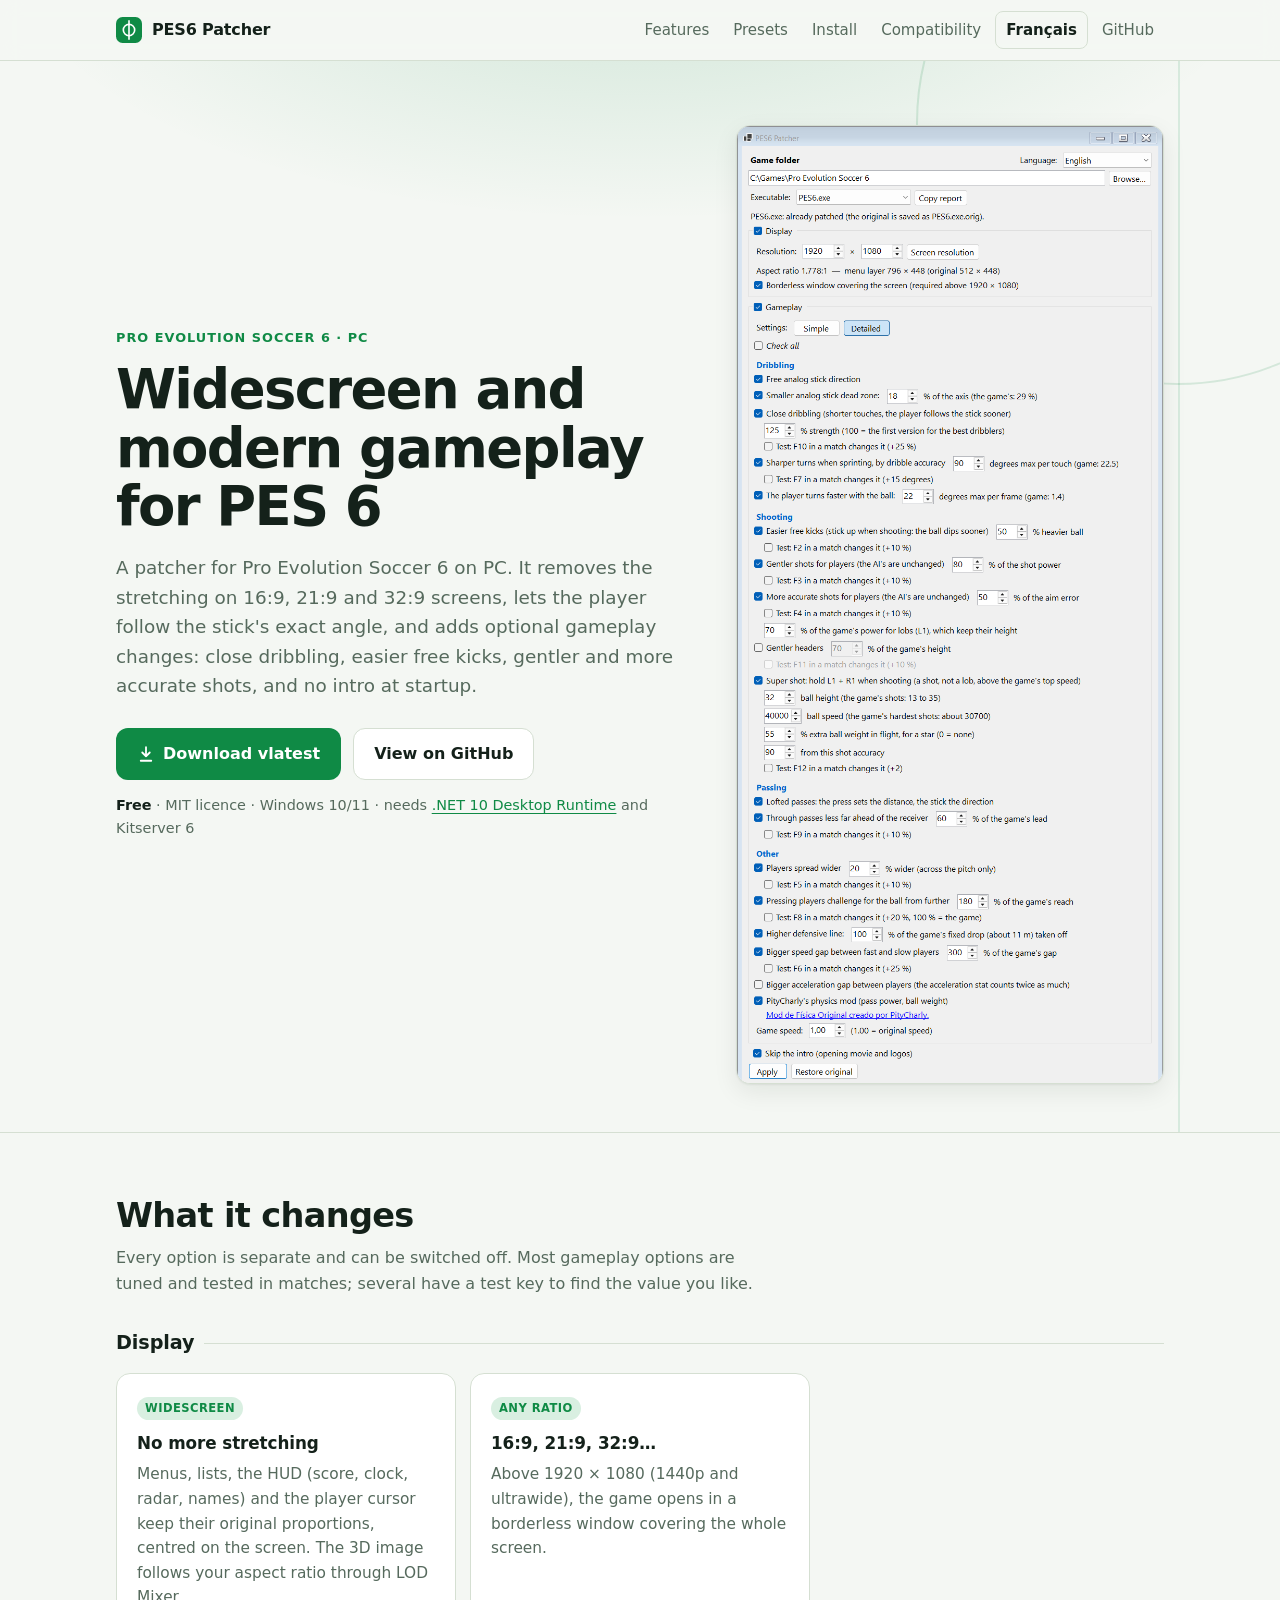
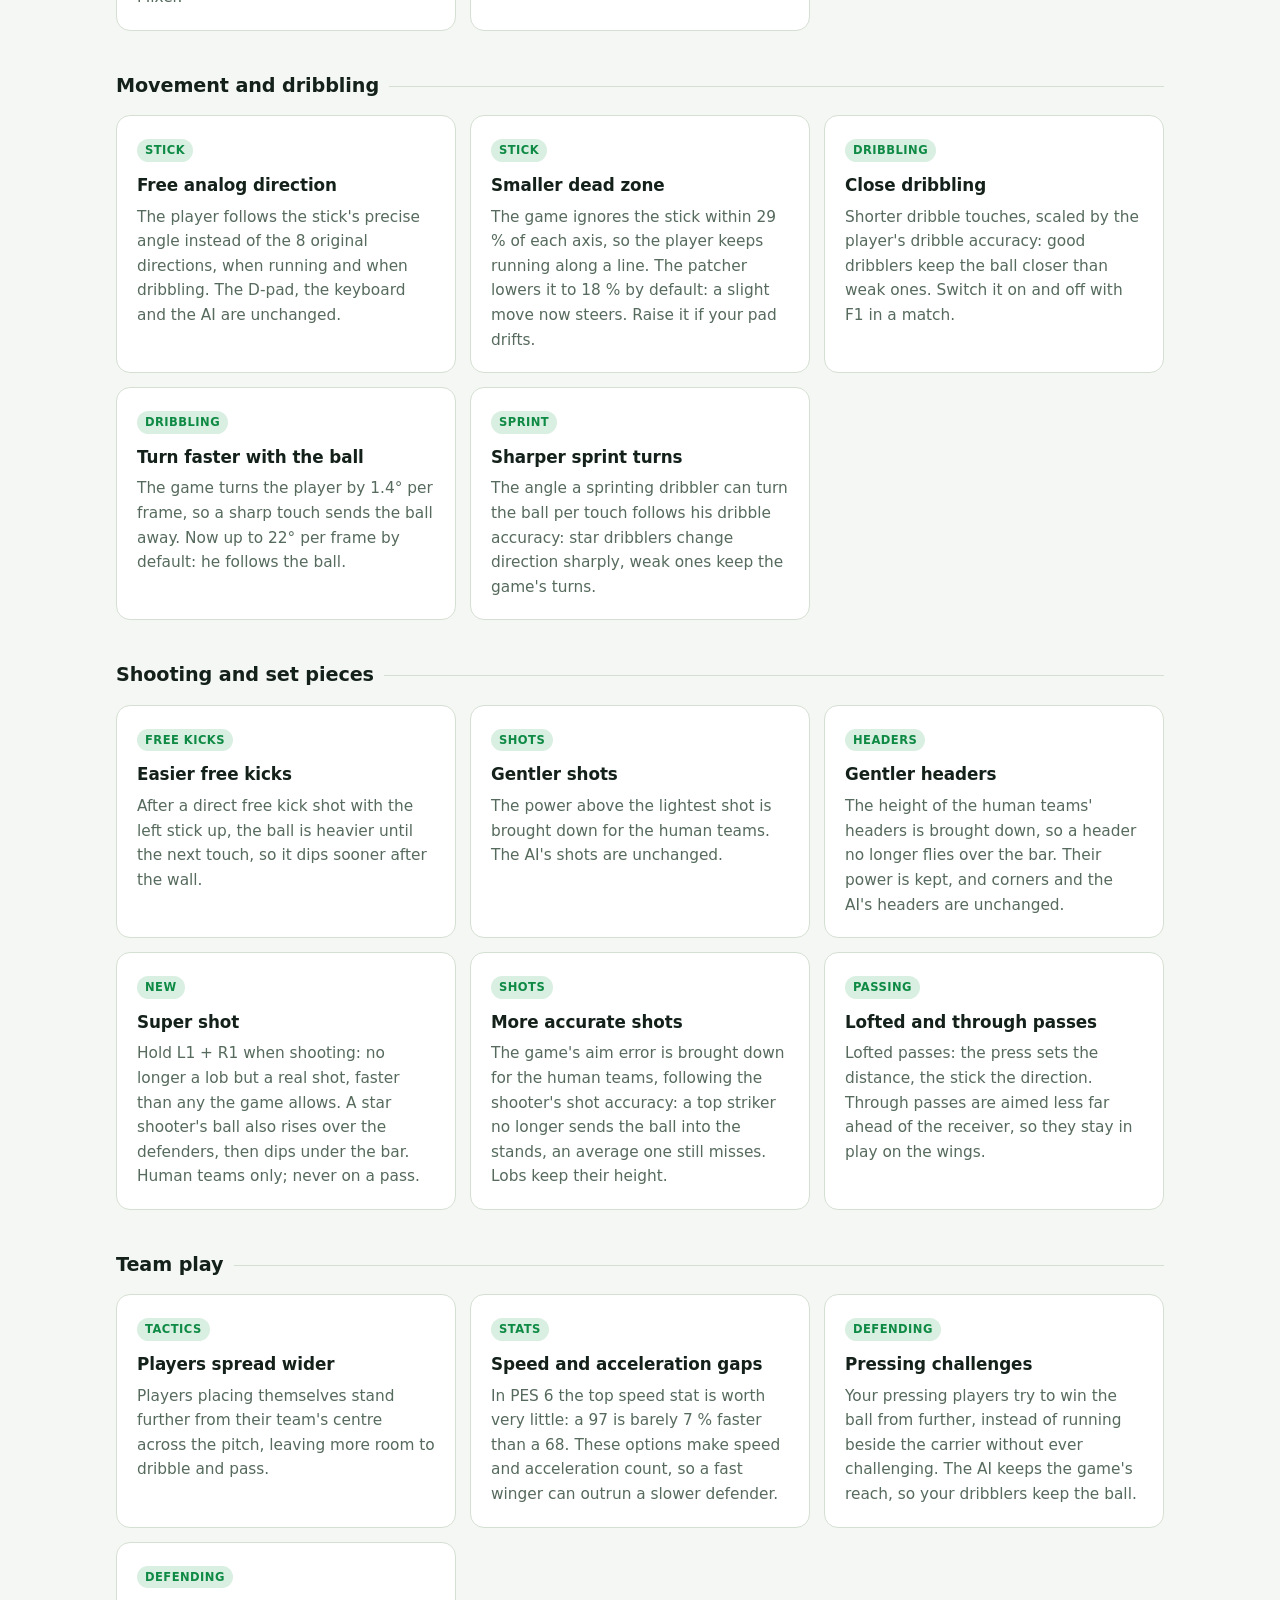
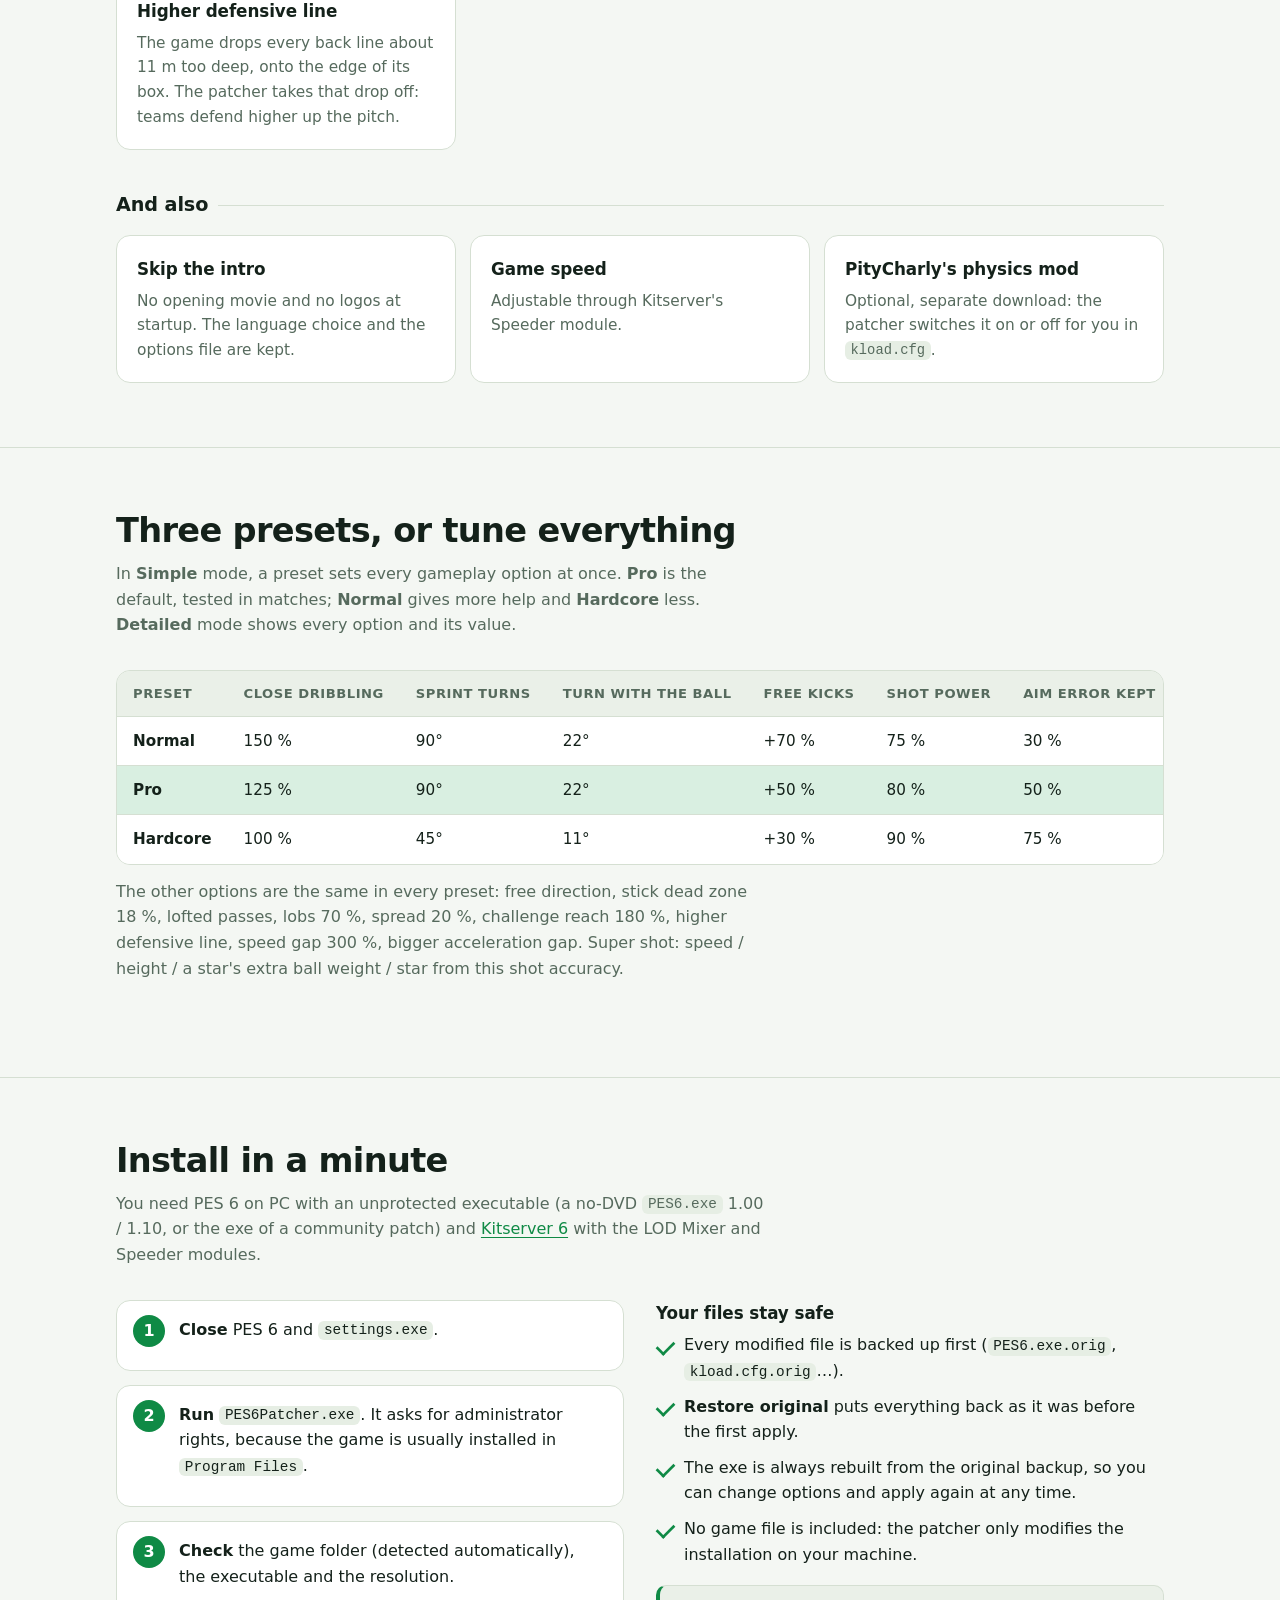
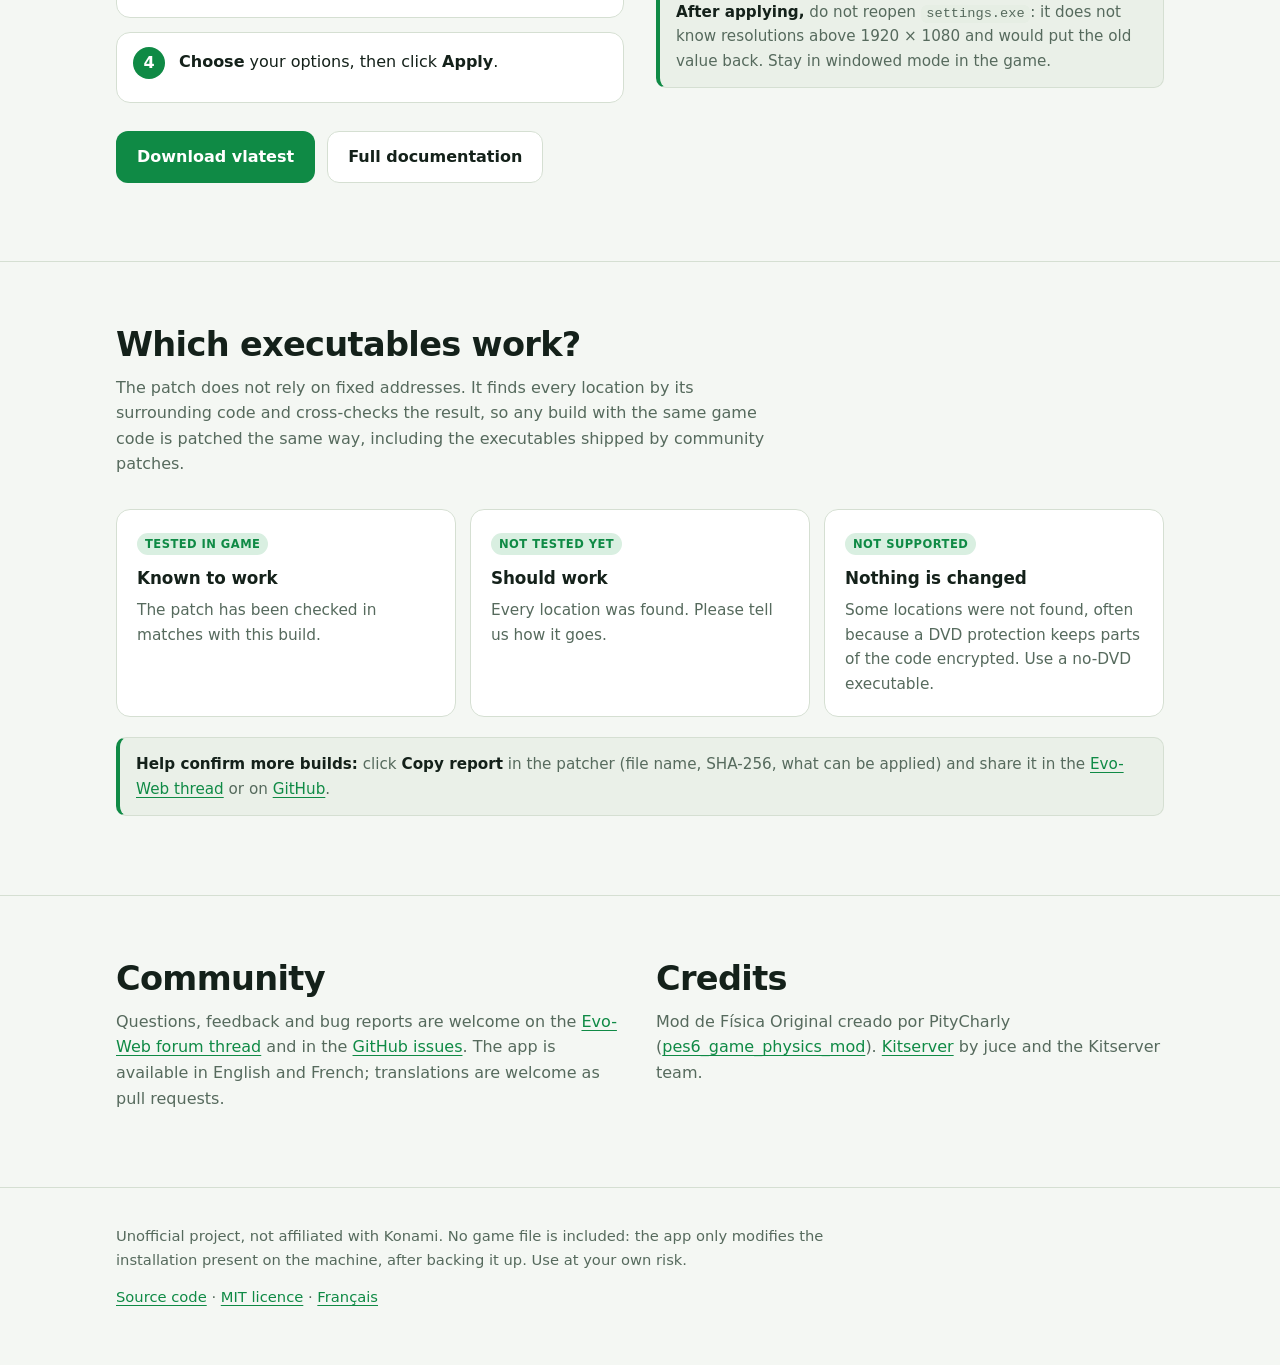
==== commit db183826: "Pressing challenge for the players' teams only: the AI keeps the game's reach At 180 % for both team" ====
--- a/docs/index.html
+++ b/docs/index.html
@@ -89,7 +89,7 @@
     <div class="cards">
       <div class="card"><span class="tag">Tactics</span><h3>Players spread wider</h3><p>Players placing themselves stand further from their team's centre across the pitch, leaving more room to dribble and pass.</p></div>
       <div class="card"><span class="tag">Stats</span><h3>Speed and acceleration gaps</h3><p>In PES 6 the top speed stat is worth very little: a 97 is barely 7 % faster than a 68. These options make speed and acceleration count, so a fast winger can outrun a slower defender.</p></div>
-      <div class="card"><span class="tag">Defending</span><h3>Pressing challenges</h3><p>Pressing players try to win the ball from further, instead of running beside the carrier without ever challenging.</p></div>
+      <div class="card"><span class="tag">Defending</span><h3>Pressing challenges</h3><p>Your pressing players try to win the ball from further, instead of running beside the carrier without ever challenging. The AI keeps the game's reach, so your dribblers keep the ball.</p></div>
       <div class="card"><span class="tag">Defending</span><h3>Higher defensive line</h3><p>The game drops every back line about 11 m too deep, onto the edge of its box. The patcher takes that drop off: teams defend higher up the pitch.</p></div>
     </div>
 
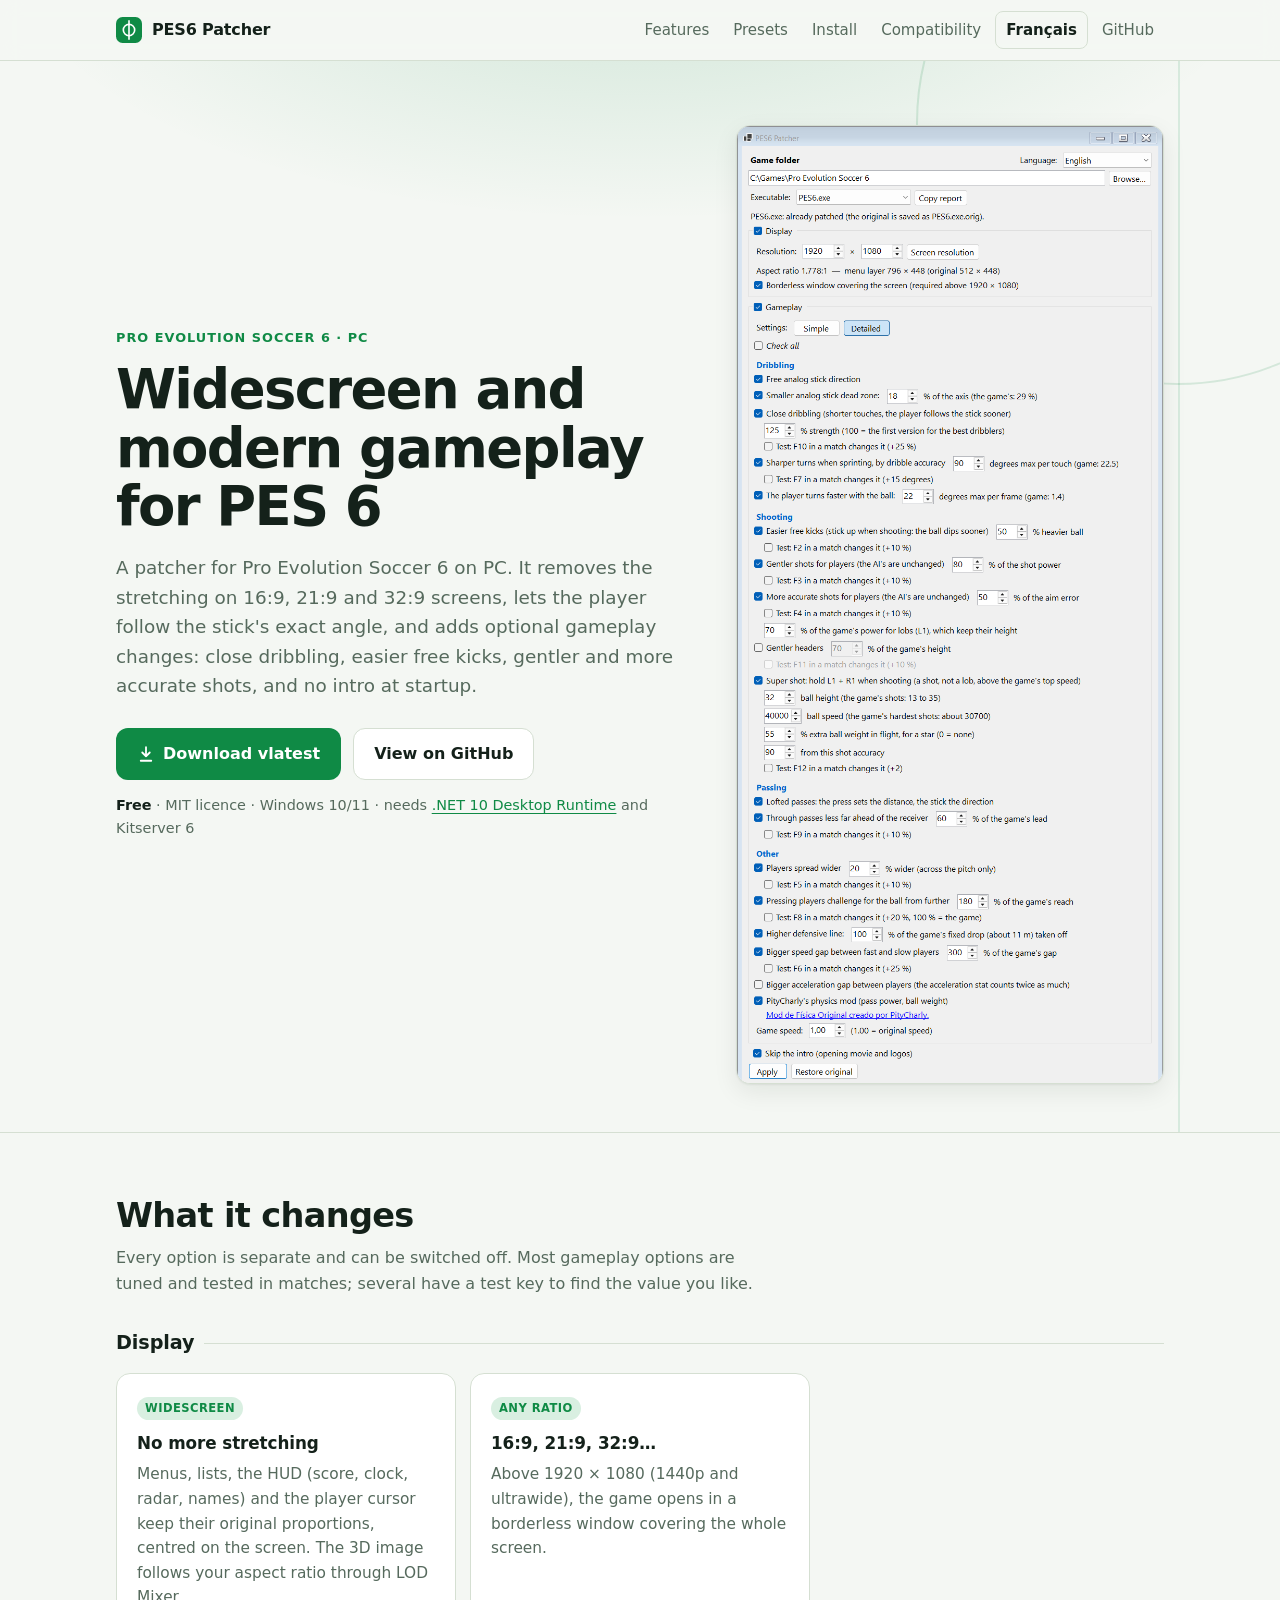
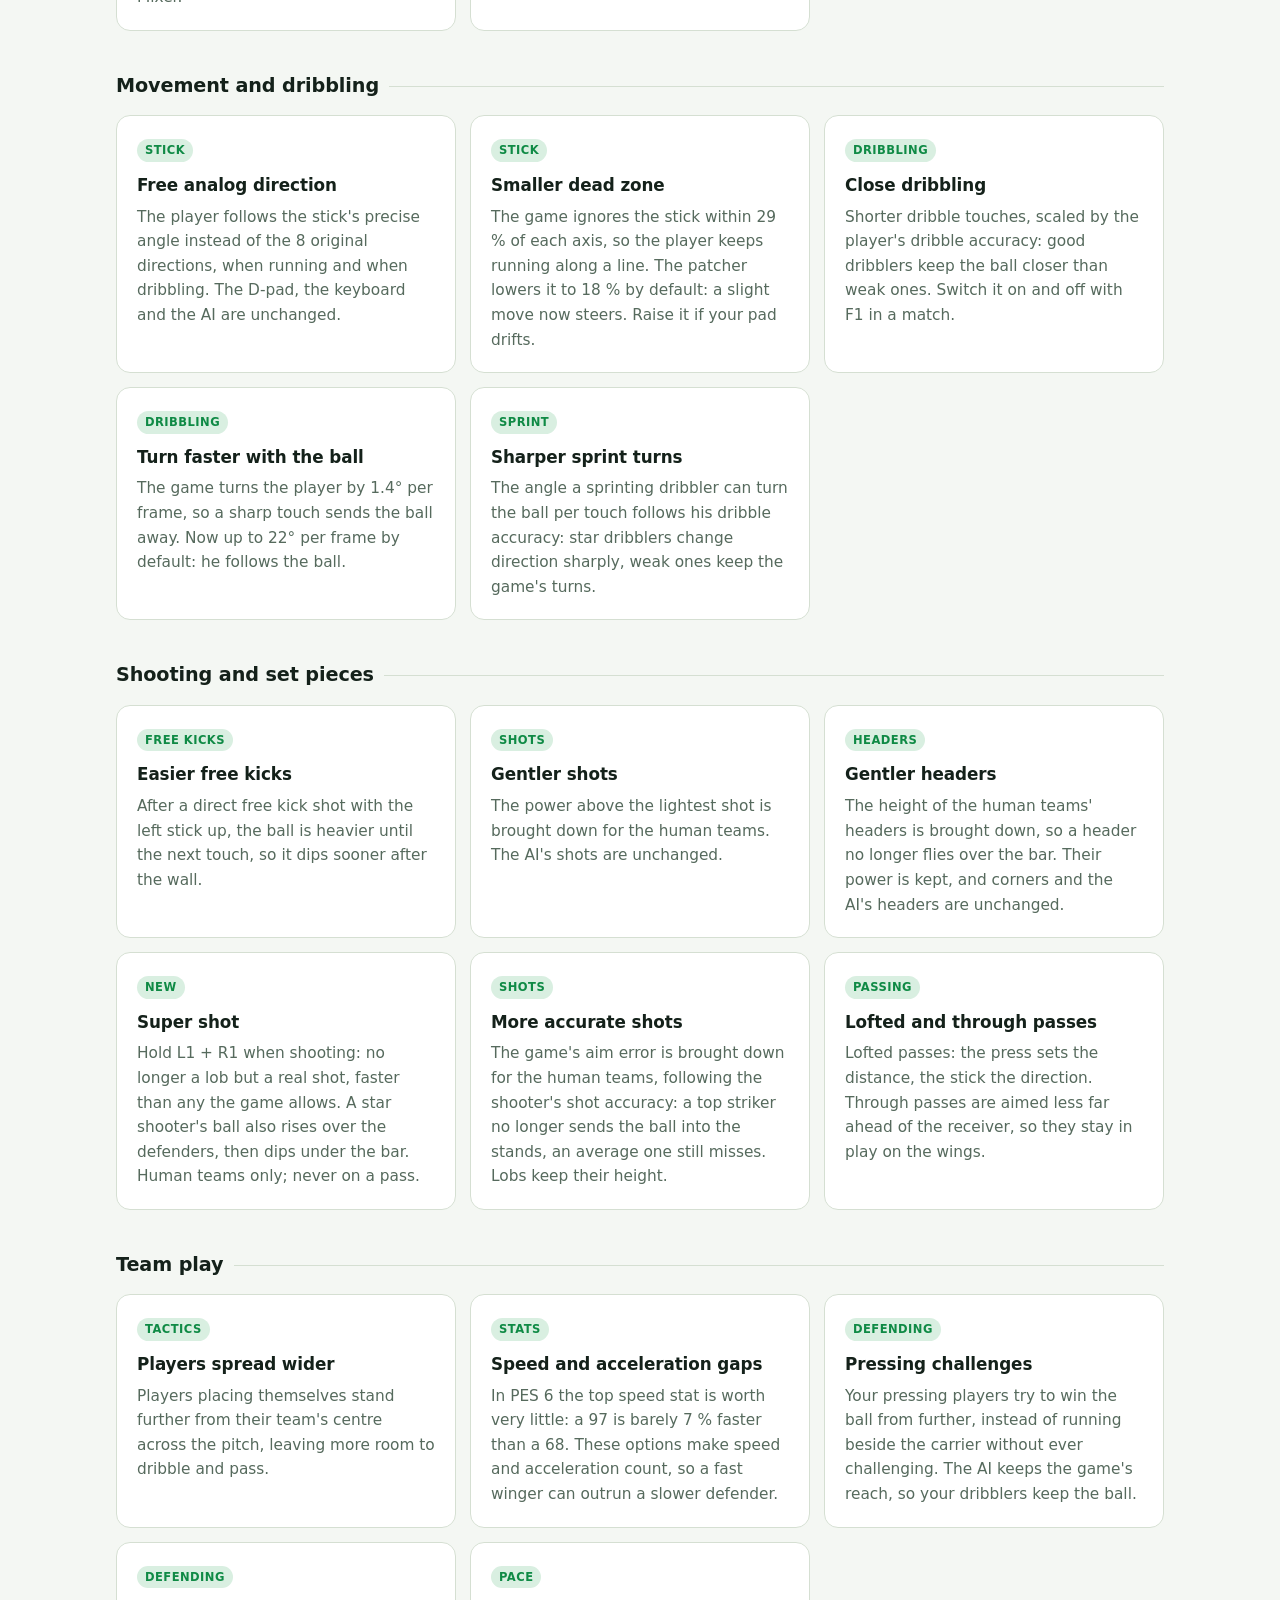
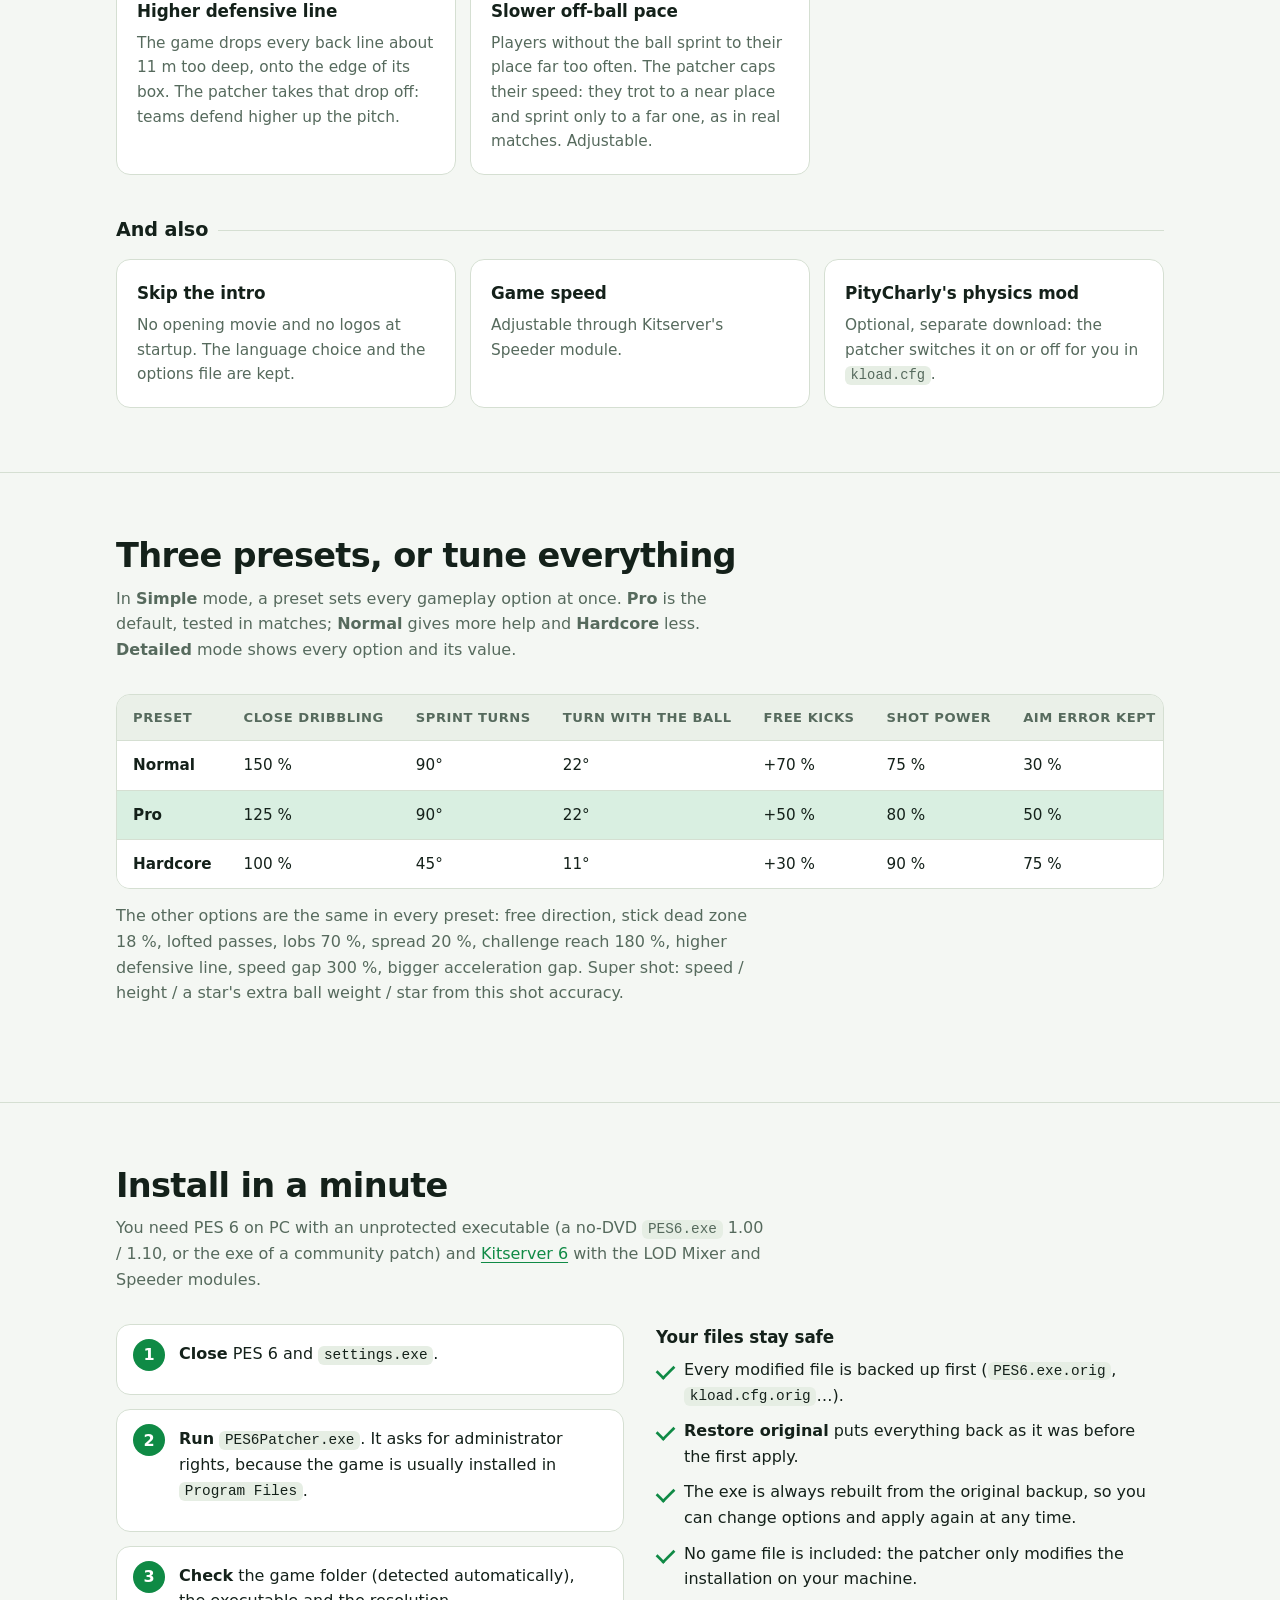
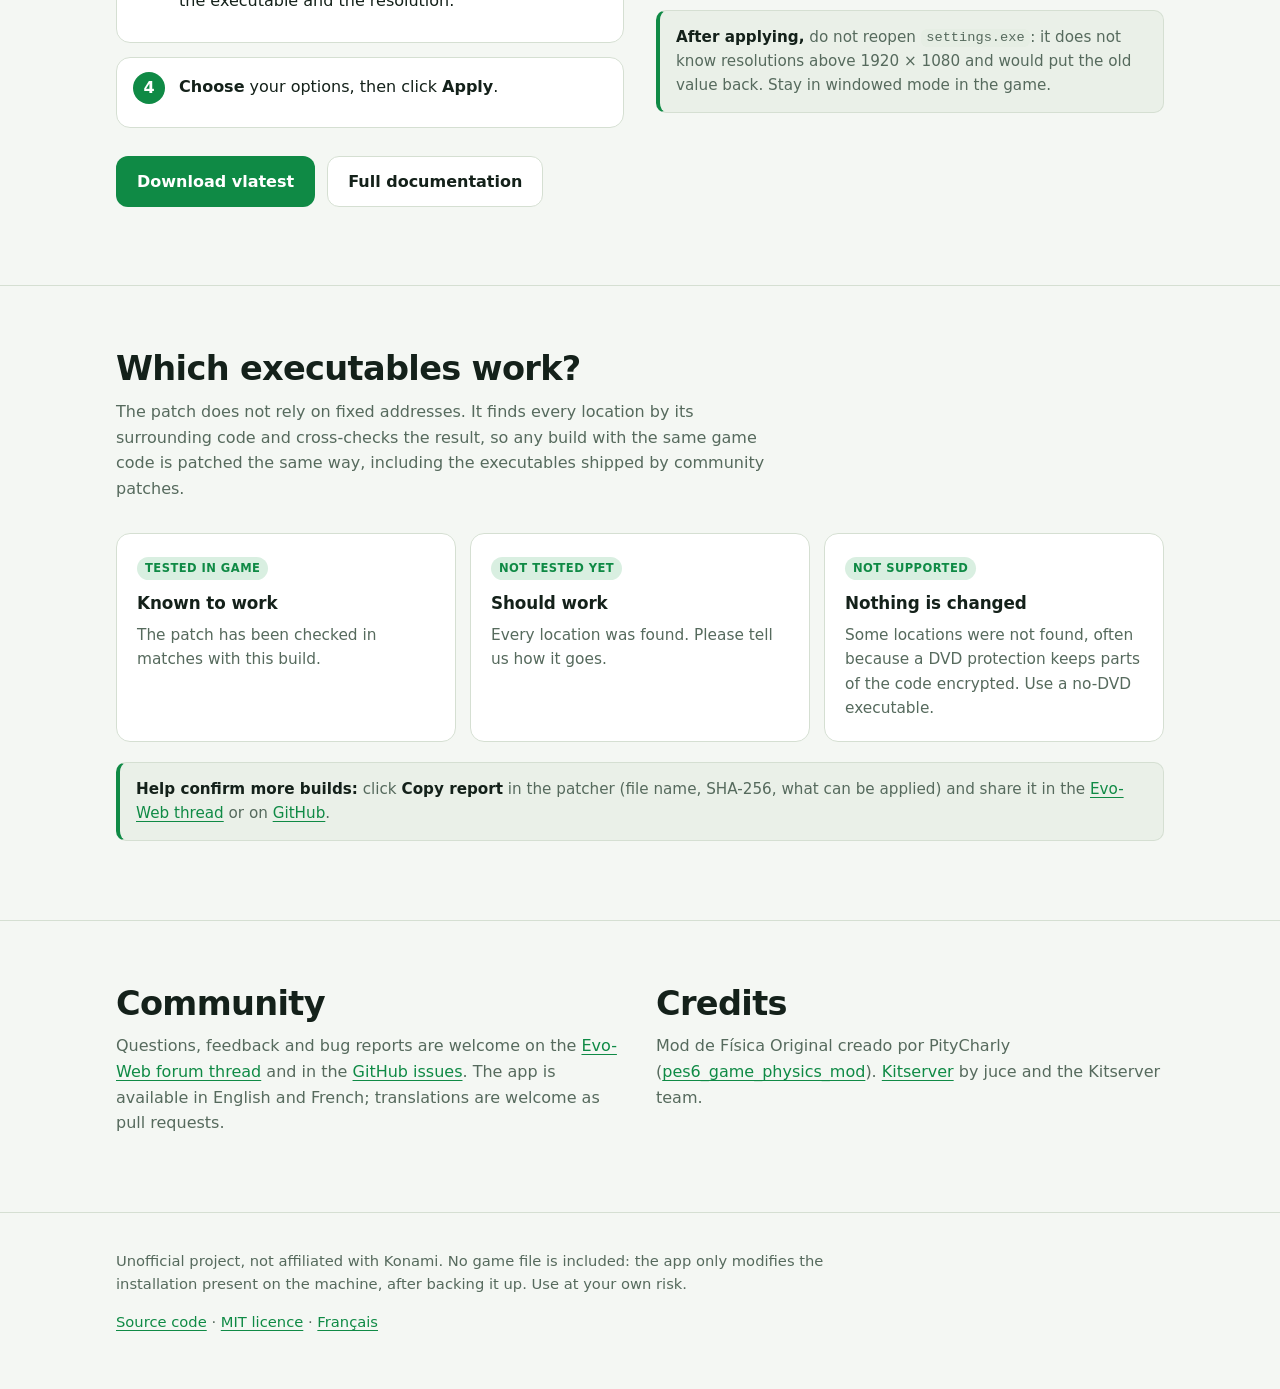
==== commit 119d9cfb: "Off-ball pace option: players without the ball no longer sprint to a near place PES6's players placi" ====
--- a/docs/index.html
+++ b/docs/index.html
@@ -4,12 +4,16 @@
 <meta charset="utf-8">
 <meta name="viewport" content="width=device-width, initial-scale=1">
 <title>PES6 Patcher: widescreen and modern gameplay for PES 6</title>
+<meta name="google-site-verification" content="-q8G32PHAHHniApXlXF7Ds6mjgxfQdAATQH3-29lCZk" />
 <meta name="description" content="Free patcher for Pro Evolution Soccer 6 on PC: widescreen without stretching, free analog stick movement, close dribbling, easier free kicks, gentler and more accurate shots.">
 <meta property="og:title" content="PES6 Patcher">
 <meta property="og:description" content="Widescreen without stretching and modern gameplay options for Pro Evolution Soccer 6 on PC.">
 <meta property="og:image" content="https://kwentinn.github.io/PES6Patcher/app.png">
 <meta property="og:type" content="website">
+<link rel="canonical" href="https://kwentinn.github.io/PES6Patcher/">
+<link rel="alternate" hreflang="en" href="https://kwentinn.github.io/PES6Patcher/">
 <link rel="alternate" hreflang="fr" href="https://kwentinn.github.io/PES6Patcher/fr/">
+<link rel="alternate" hreflang="x-default" href="https://kwentinn.github.io/PES6Patcher/">
 <link rel="icon" href="data:image/svg+xml,%3Csvg xmlns='http://www.w3.org/2000/svg' viewBox='0 0 32 32'%3E%3Crect width='32' height='32' rx='8' fill='%230f8a45'/%3E%3Ccircle cx='16' cy='16' r='7' fill='none' stroke='white' stroke-width='2'/%3E%3Cpath d='M16 3v26' stroke='white' stroke-width='2'/%3E%3C/svg%3E">
 <link rel="stylesheet" href="site.css">
 </head>
@@ -91,6 +95,7 @@
       <div class="card"><span class="tag">Stats</span><h3>Speed and acceleration gaps</h3><p>In PES 6 the top speed stat is worth very little: a 97 is barely 7 % faster than a 68. These options make speed and acceleration count, so a fast winger can outrun a slower defender.</p></div>
       <div class="card"><span class="tag">Defending</span><h3>Pressing challenges</h3><p>Your pressing players try to win the ball from further, instead of running beside the carrier without ever challenging. The AI keeps the game's reach, so your dribblers keep the ball.</p></div>
       <div class="card"><span class="tag">Defending</span><h3>Higher defensive line</h3><p>The game drops every back line about 11 m too deep, onto the edge of its box. The patcher takes that drop off: teams defend higher up the pitch.</p></div>
+      <div class="card"><span class="tag">Pace</span><h3>Slower off-ball pace</h3><p>Players without the ball sprint to their place far too often. The patcher caps their speed: they trot to a near place and sprint only to a far one, as in real matches. Adjustable.</p></div>
     </div>
 
     <h3 class="group">And also</h3>
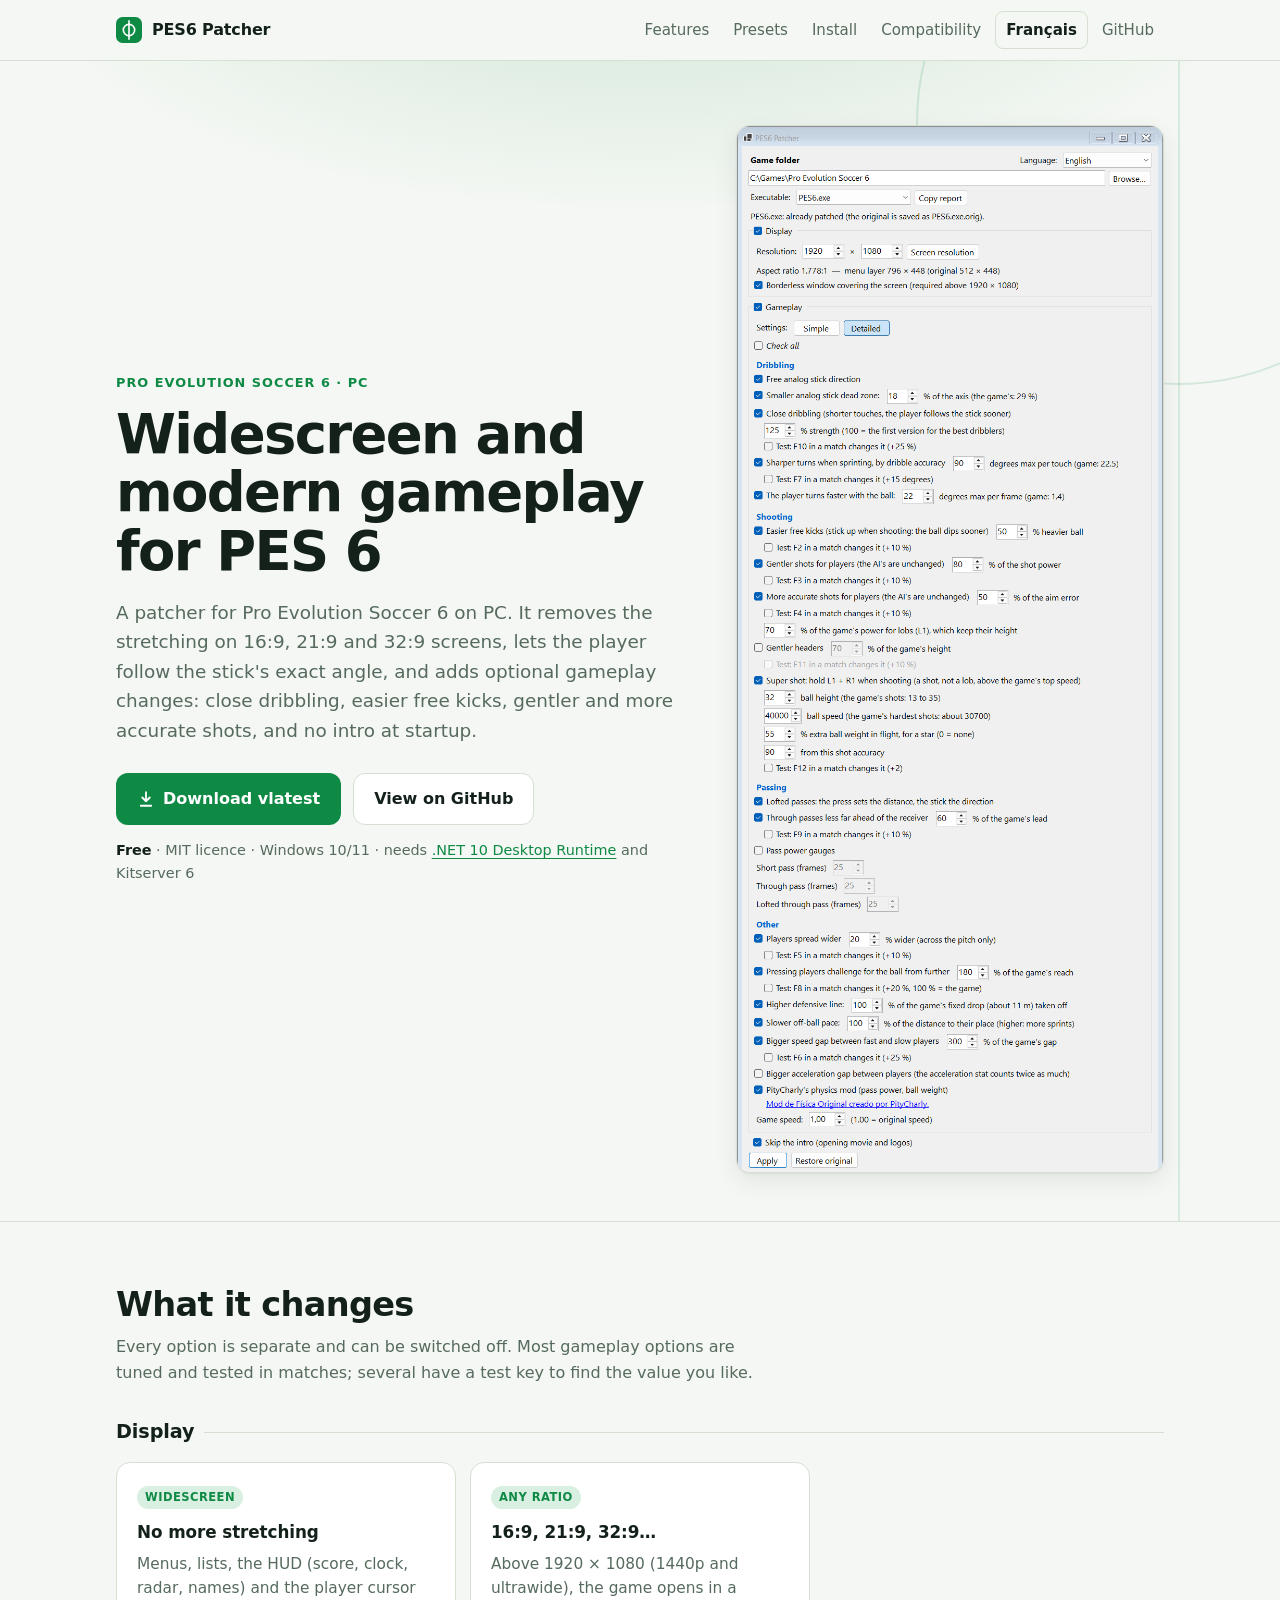
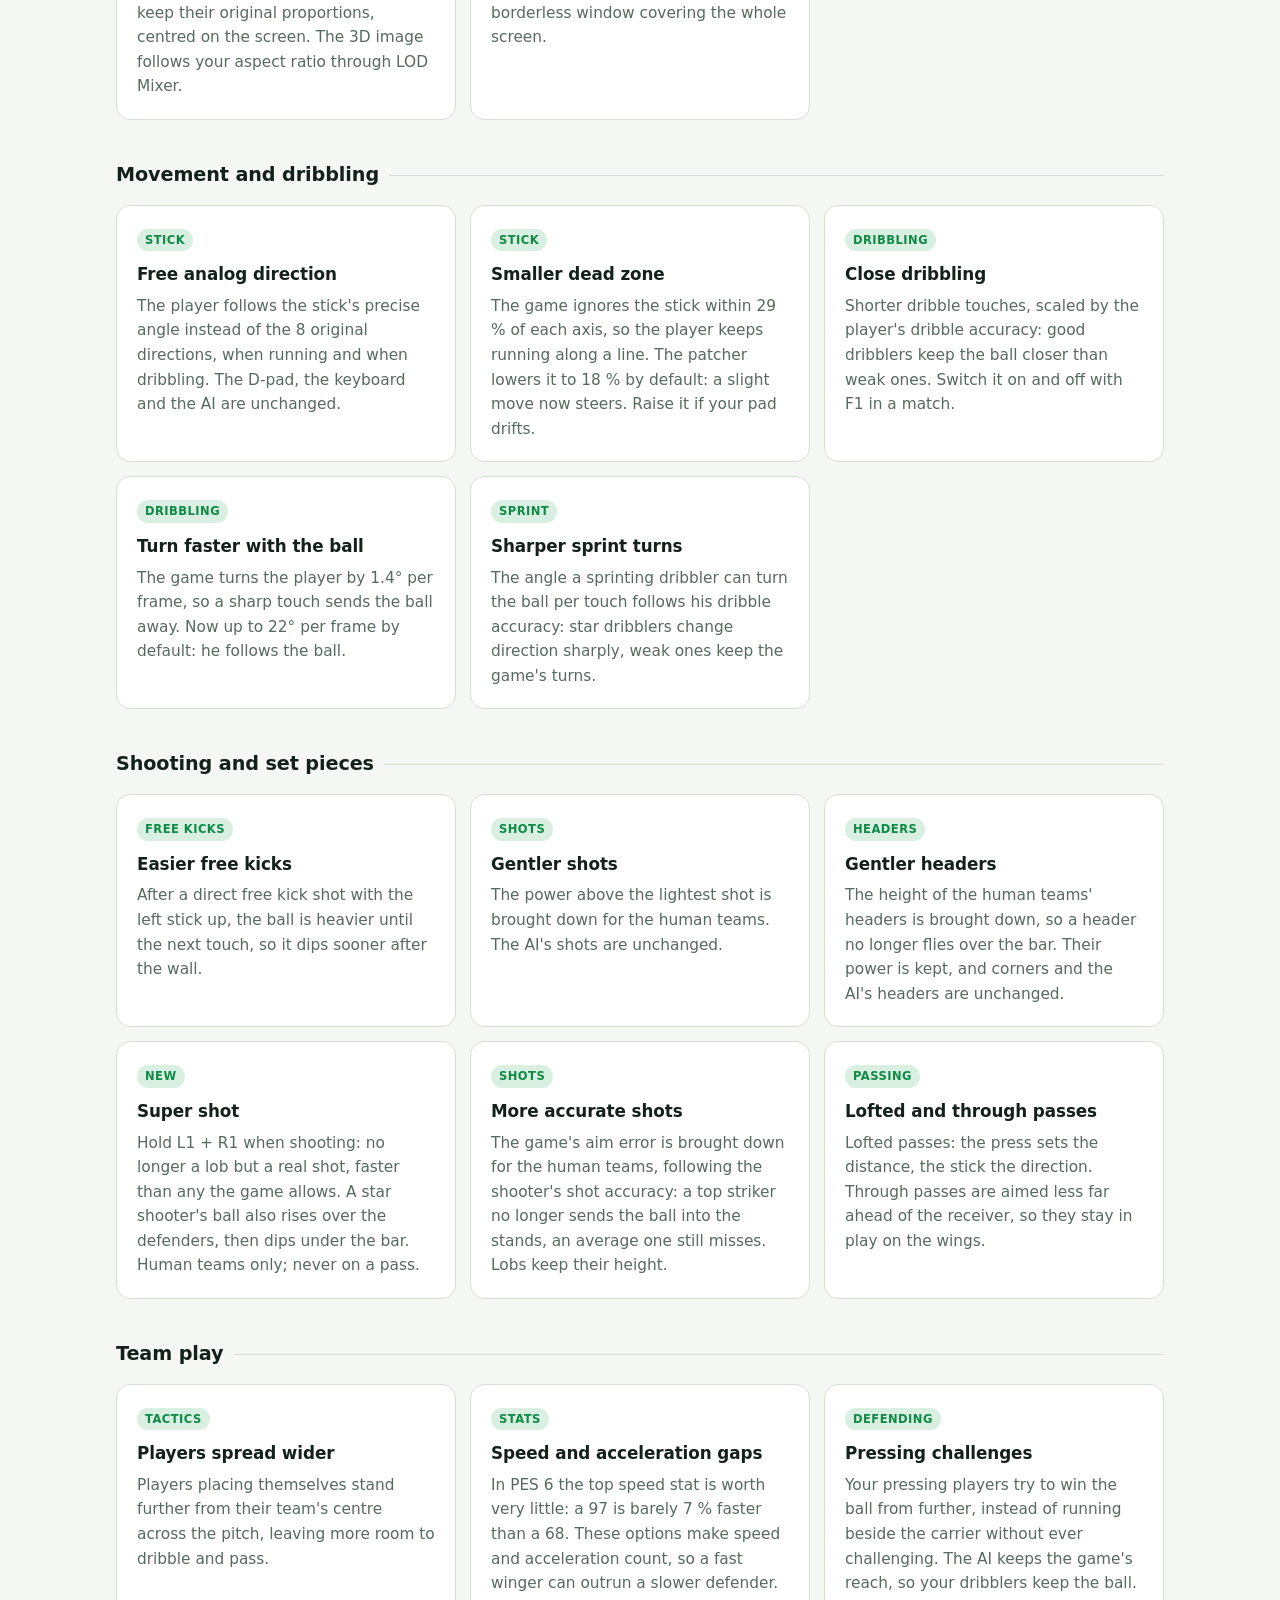
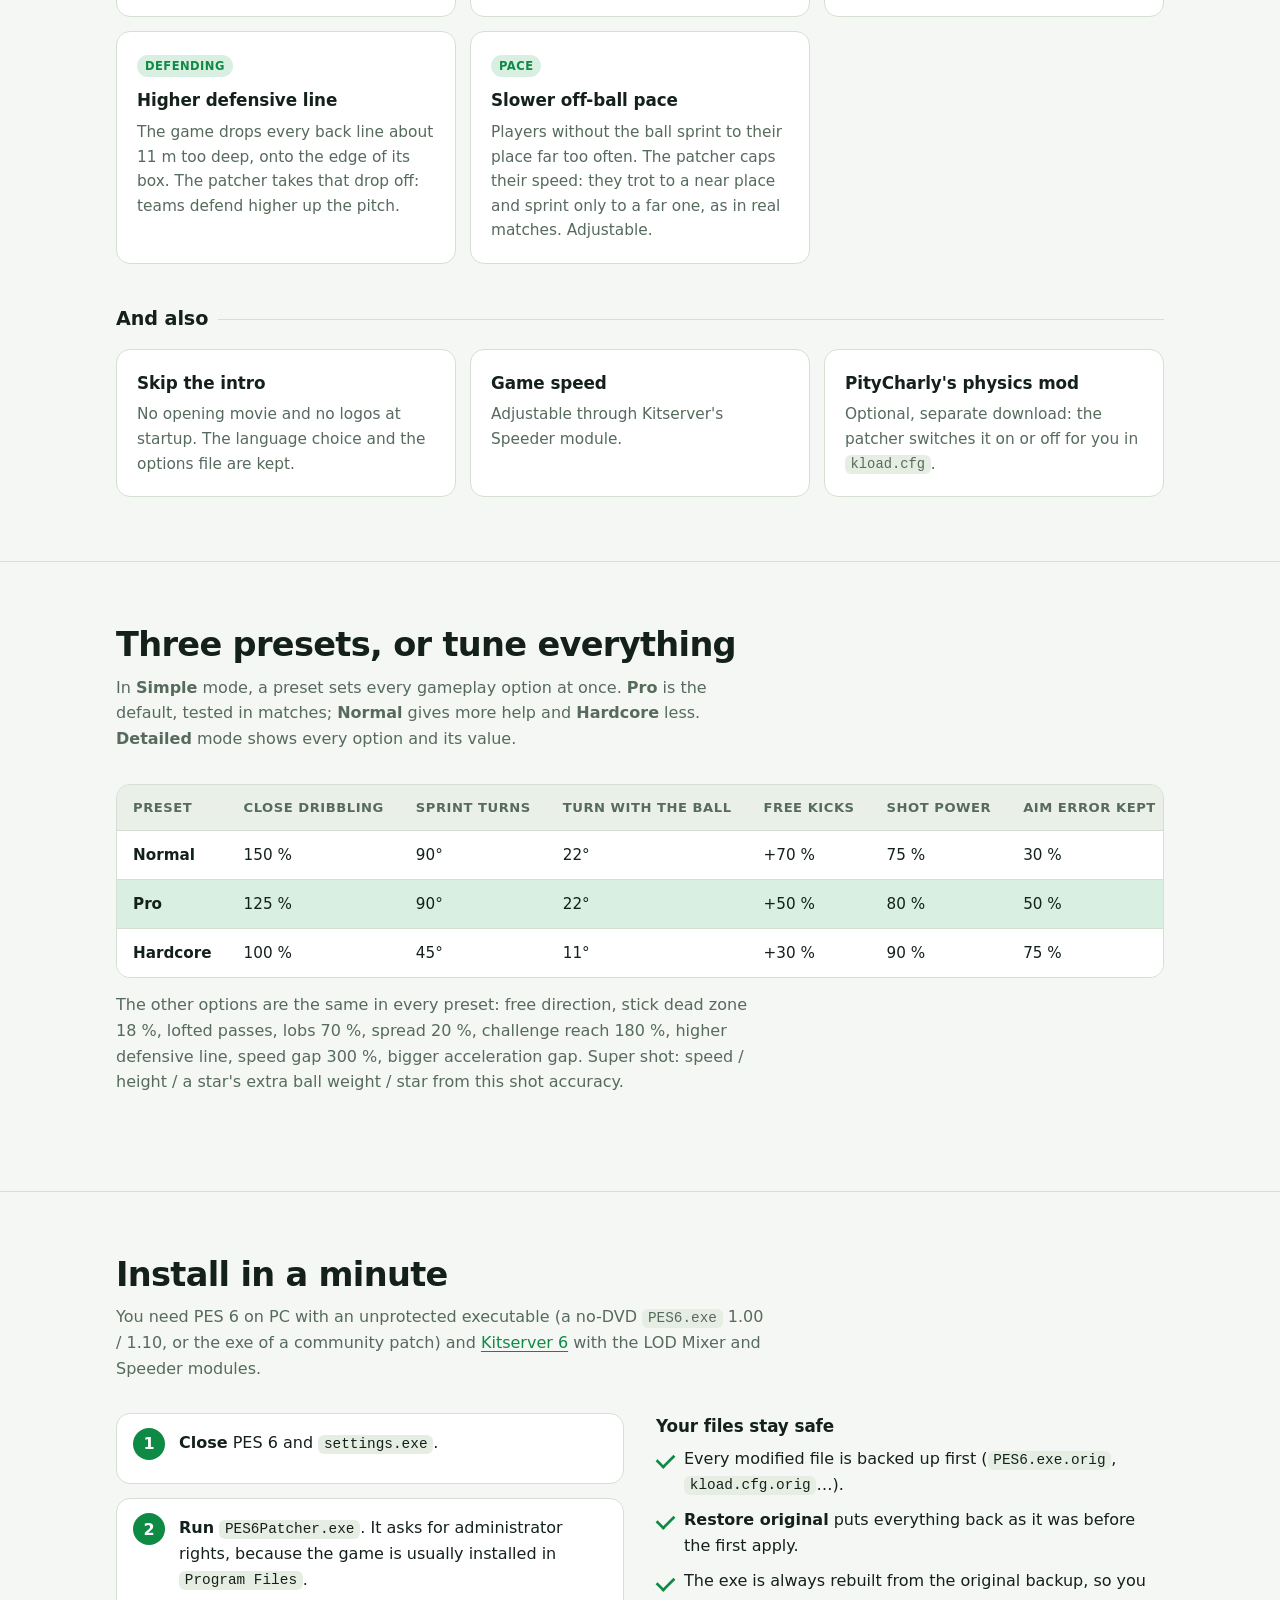
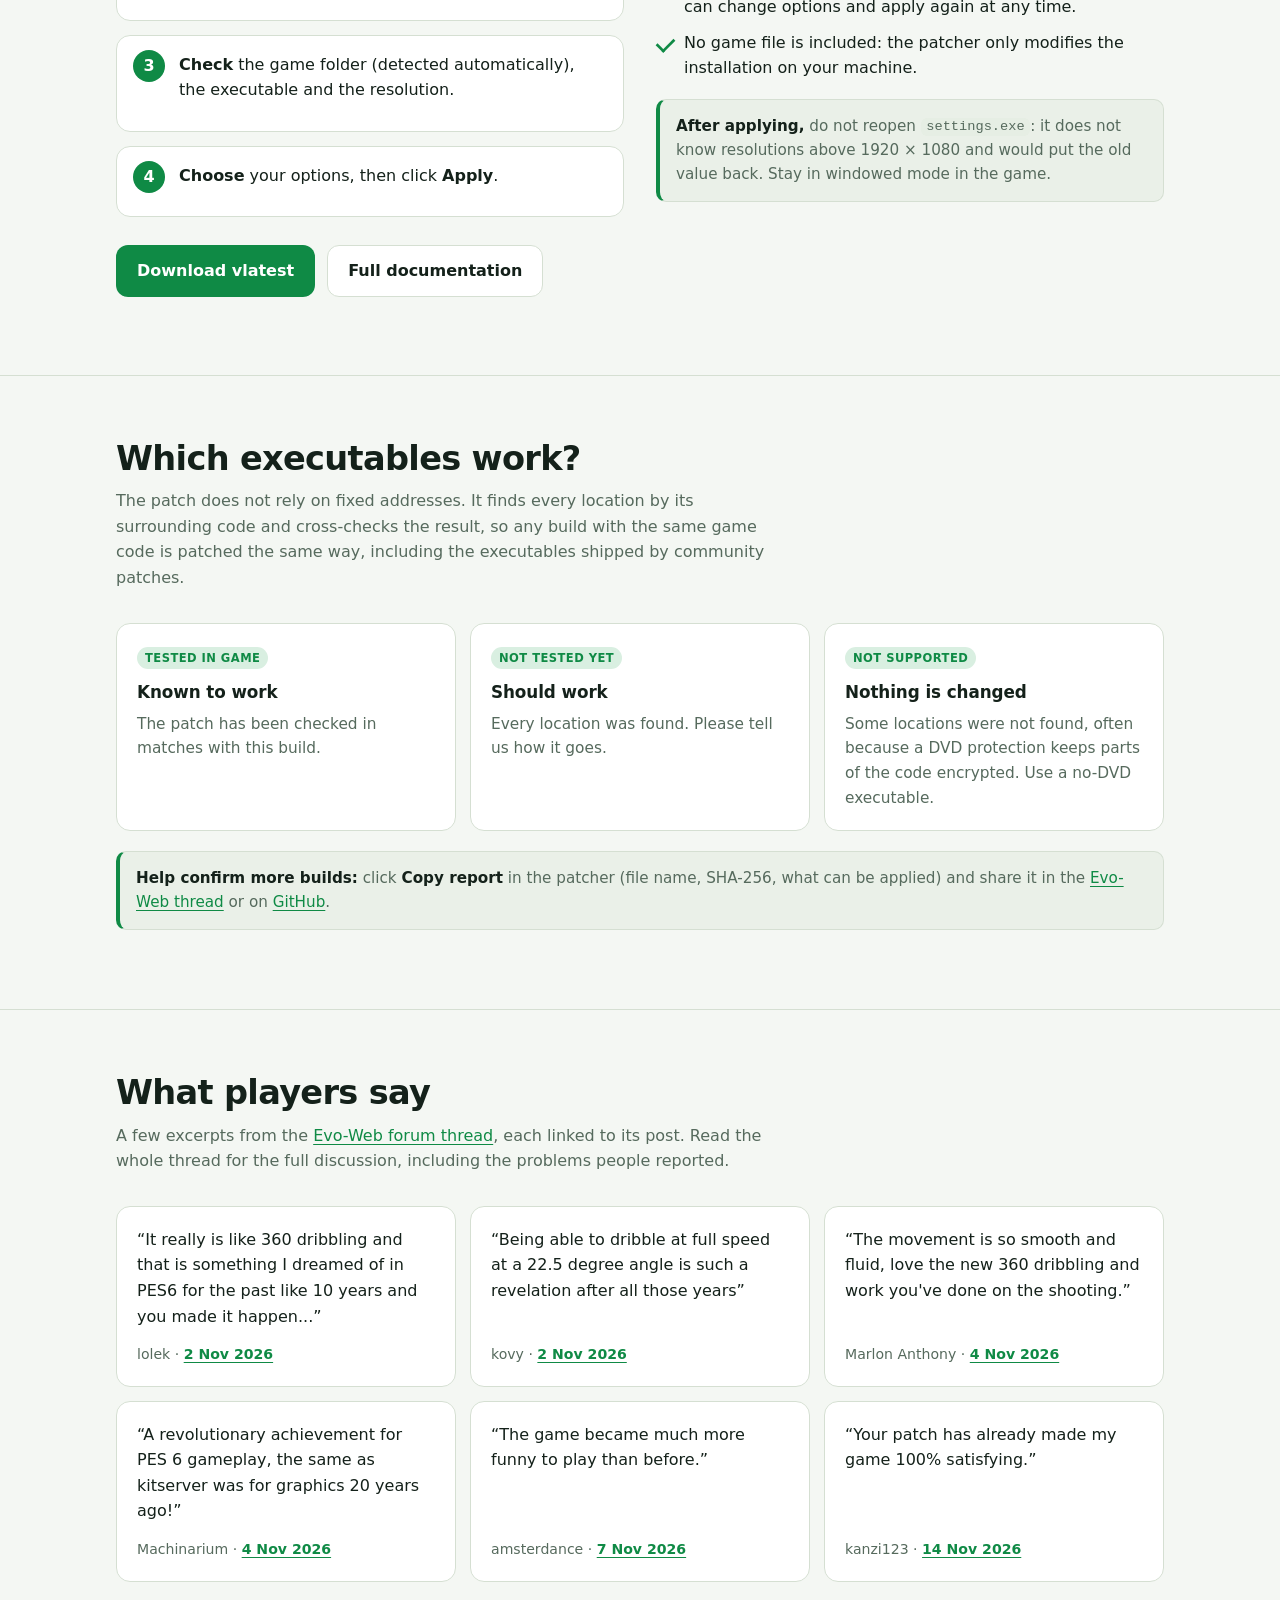
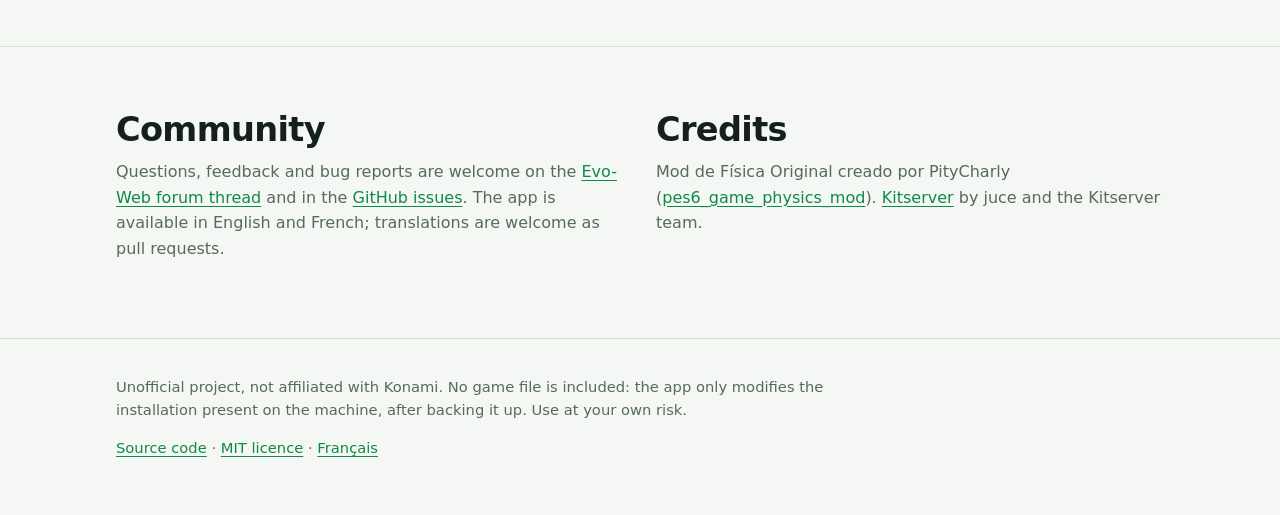
==== commit f40a2692: "Site: add a section with player feedback from the Evo-Web thread Co-Authored-By: Claude Sonnet 5.5 <" ====
--- a/docs/index.html
+++ b/docs/index.html
@@ -167,6 +167,21 @@
   </div>
 </section>
 
+<section id="feedback">
+  <div class="wrap">
+    <h2>What players say</h2>
+    <p class="sub">A few excerpts from the <a href="https://evoweb.uk/threads/pes6-gameplay-patcher.107639/">Evo-Web forum thread</a>, each linked to its post. Read the whole thread for the full discussion, including the problems people reported.</p>
+    <div class="cards">
+      <figure class="card quote"><blockquote><p lang="en">“It really is like 360 dribbling and that is something I dreamed of in PES6 for the past like 10 years and you made it happen...”</p></blockquote><figcaption>lolek · <a href="https://evoweb.uk/threads/pes6-gameplay-patcher.107639/post-4330303">2 Nov 2026</a></figcaption></figure>
+      <figure class="card quote"><blockquote><p lang="en">“Being able to dribble at full speed at a 22.5 degree angle is such a revelation after all those years”</p></blockquote><figcaption>kovy · <a href="https://evoweb.uk/threads/pes6-gameplay-patcher.107639/post-4330339">2 Nov 2026</a></figcaption></figure>
+      <figure class="card quote"><blockquote><p lang="en">“The movement is so smooth and fluid, love the new 360 dribbling and work you've done on the shooting.”</p></blockquote><figcaption>Marlon Anthony · <a href="https://evoweb.uk/threads/pes6-gameplay-patcher.107639/post-4331948">4 Nov 2026</a></figcaption></figure>
+      <figure class="card quote"><blockquote><p lang="en">“A revolutionary achievement for PES 6 gameplay, the same as kitserver was for graphics 20 years ago!”</p></blockquote><figcaption>Machinarium · <a href="https://evoweb.uk/threads/pes6-gameplay-patcher.107639/post-4332125">4 Nov 2026</a></figcaption></figure>
+      <figure class="card quote"><blockquote><p lang="en">“The game became much more funny to play than before.”</p></blockquote><figcaption>amsterdance · <a href="https://evoweb.uk/threads/pes6-gameplay-patcher.107639/post-4333649">7 Nov 2026</a></figcaption></figure>
+      <figure class="card quote"><blockquote><p lang="en">“Your patch has already made my game 100% satisfying.”</p></blockquote><figcaption>kanzi123 · <a href="https://evoweb.uk/threads/pes6-gameplay-patcher.107639/post-4338470">14 Nov 2026</a></figcaption></figure>
+    </div>
+  </div>
+</section>
+
 <section id="about">
   <div class="wrap two">
     <div>
--- a/docs/site.css
+++ b/docs/site.css
@@ -209,6 +209,12 @@
 .note { background: var(--surface-2); border: 1px solid var(--line); border-left: 4px solid var(--accent); border-radius: 10px; padding: 14px 16px; color: var(--muted); font-size: .95rem; }
 .note b { color: var(--text); }
 
+.quote { margin: 0; display: flex; flex-direction: column; justify-content: space-between; gap: 14px; }
+.quote blockquote { margin: 0; }
+.quote blockquote p { color: var(--text); font-size: 1rem; }
+.quote figcaption { color: var(--muted); font-size: .88rem; }
+.quote figcaption a { font-weight: 600; }
+
 footer { border-top: 1px solid var(--line); padding: 36px 0 56px; color: var(--muted); font-size: .92rem; }
 footer .wrap { display: grid; gap: 14px; }
 footer p { margin: 0; max-width: 78ch; }
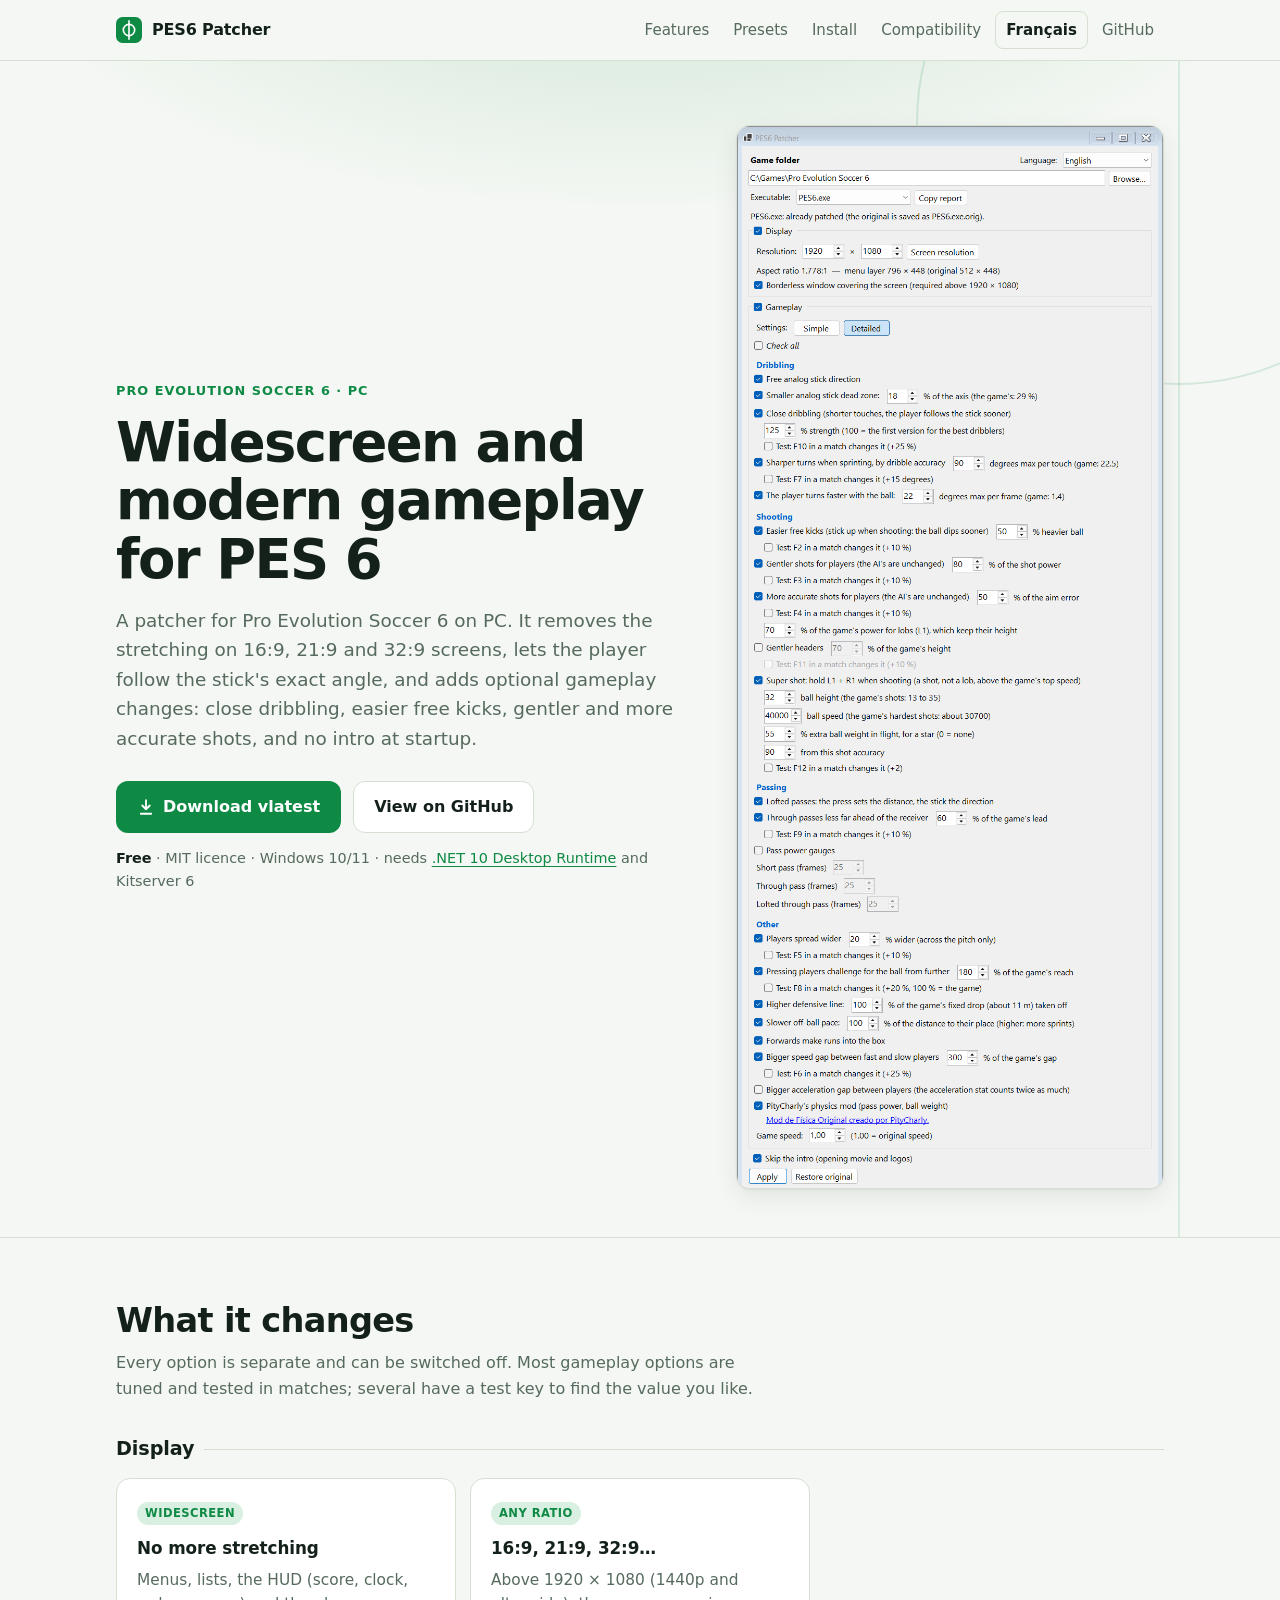
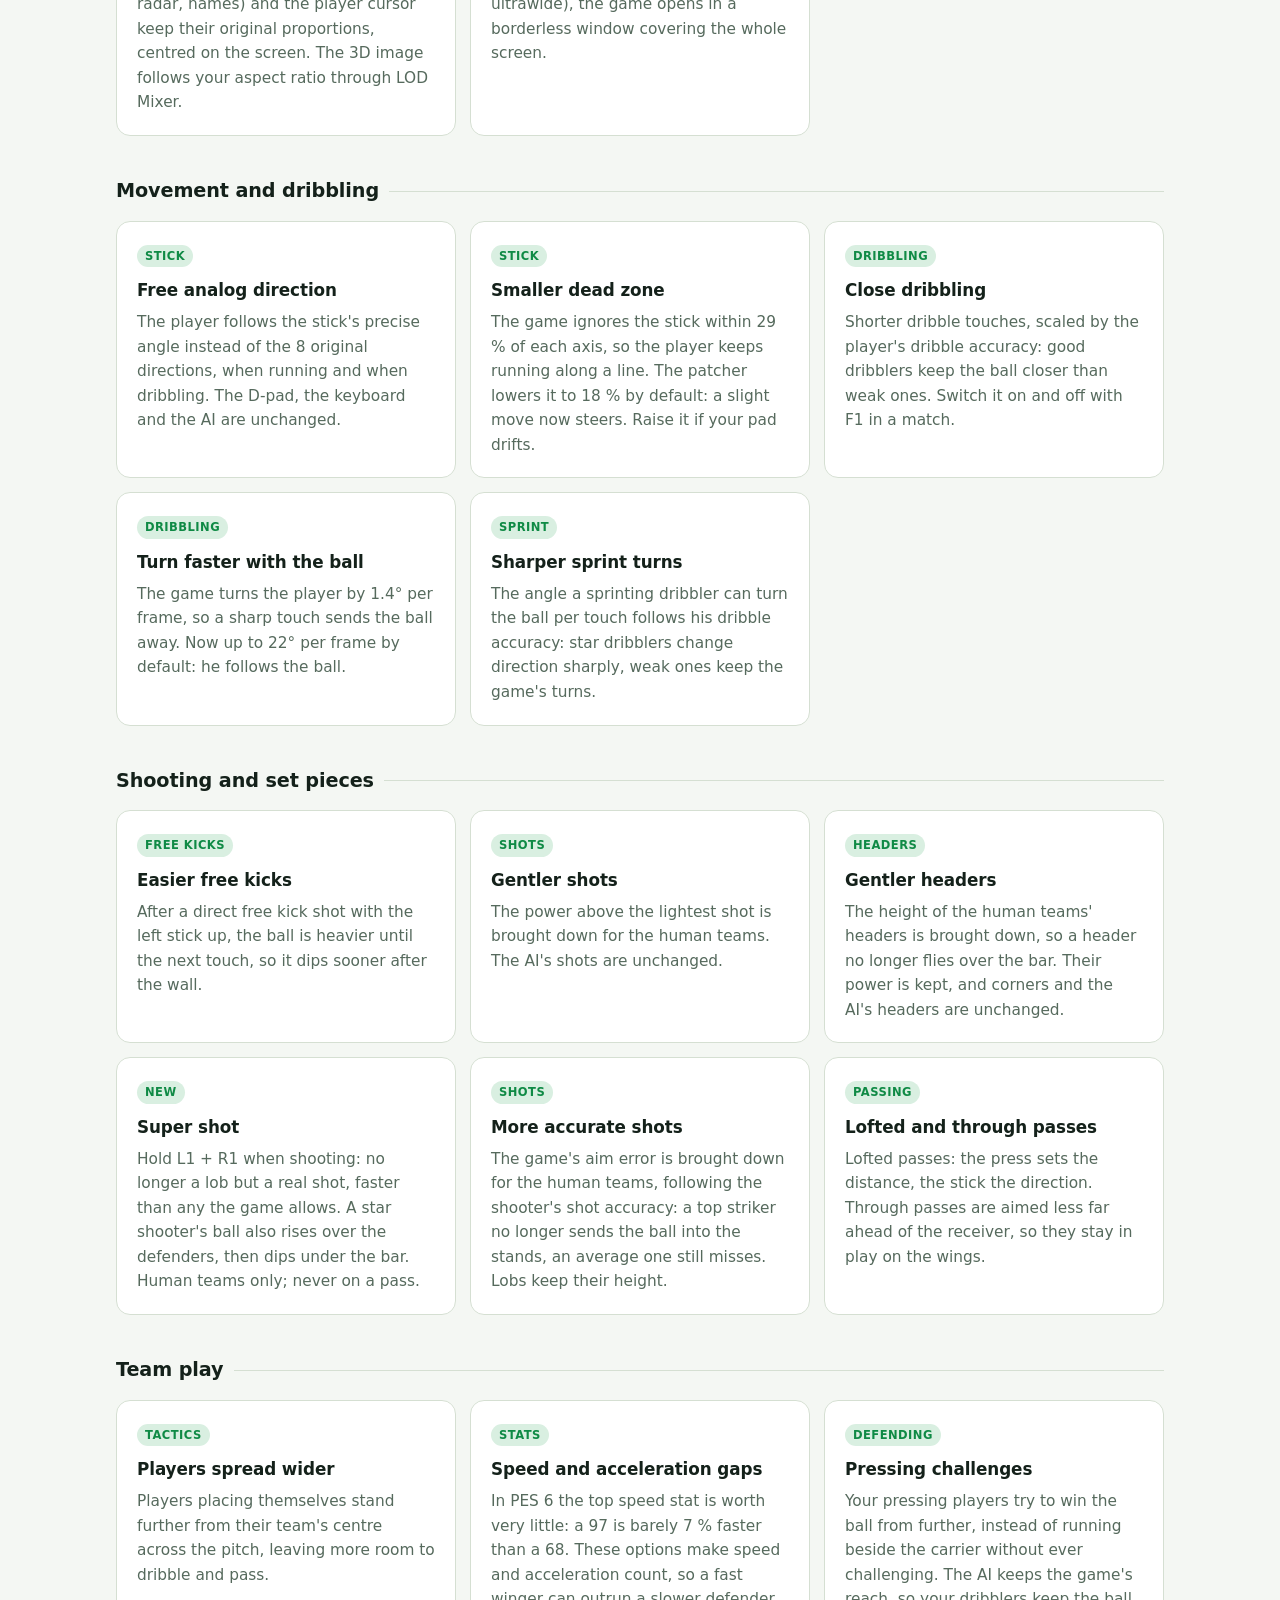
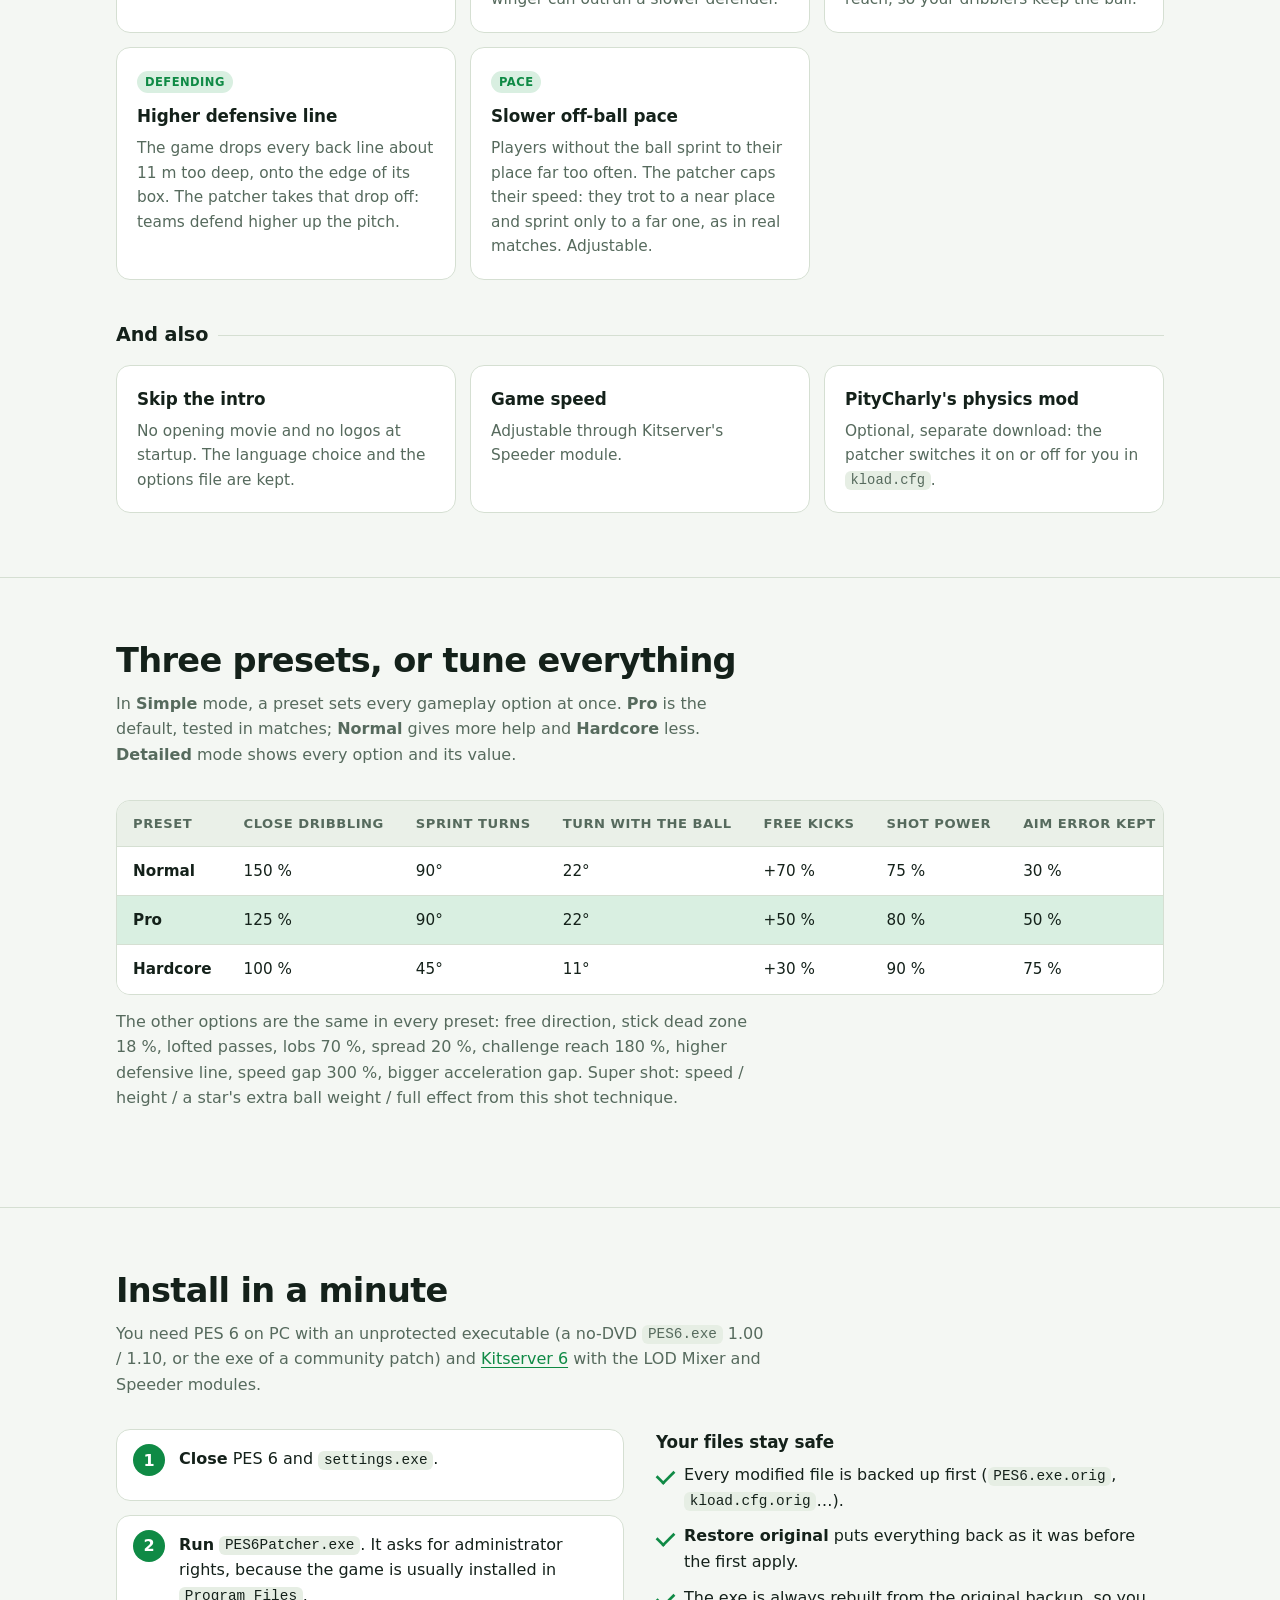
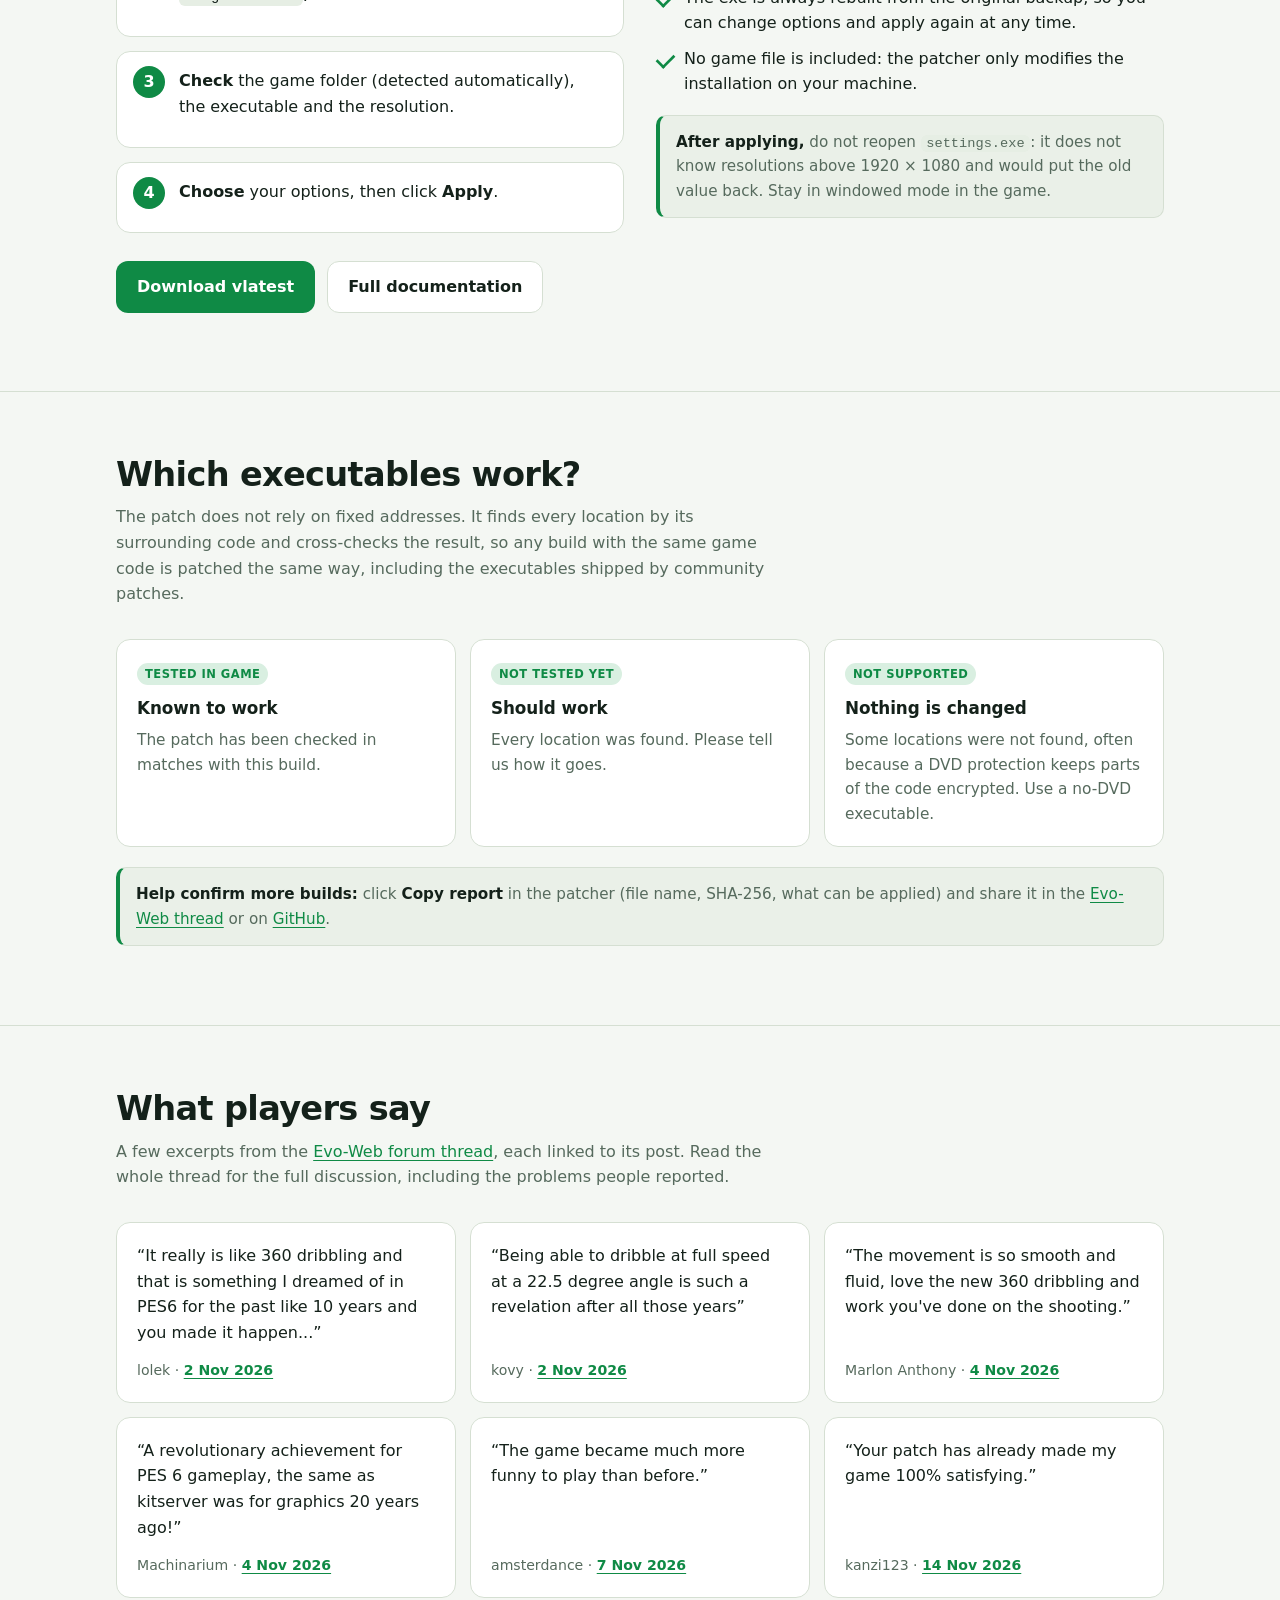
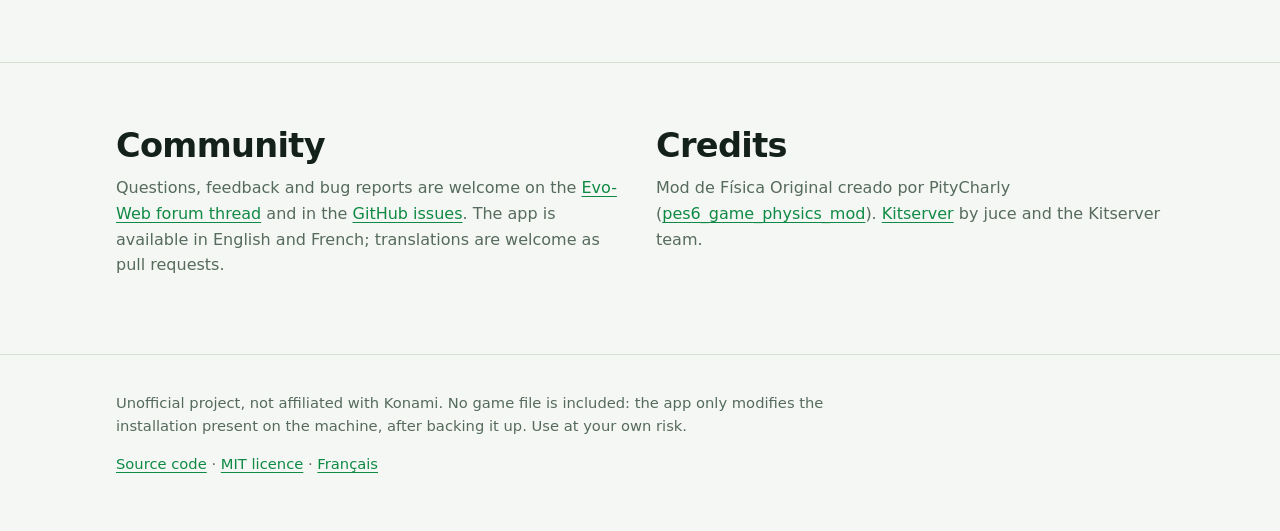
==== commit 6aa78515: "Super shot: speed follows shot power, ball weight and height follow shot technique (#42) Co-Authored" ====
--- a/docs/index.html
+++ b/docs/index.html
@@ -121,7 +121,7 @@
         </tbody>
       </table>
     </div>
-    <p class="sub" style="margin-top:14px">The other options are the same in every preset: free direction, stick dead zone 18 %, lofted passes, lobs 70 %, spread 20 %, challenge reach 180 %, higher defensive line, speed gap 300 %, bigger acceleration gap. Super shot: speed / height / a star's extra ball weight / star from this shot accuracy.</p>
+    <p class="sub" style="margin-top:14px">The other options are the same in every preset: free direction, stick dead zone 18 %, lofted passes, lobs 70 %, spread 20 %, challenge reach 180 %, higher defensive line, speed gap 300 %, bigger acceleration gap. Super shot: speed / height / a star's extra ball weight / full effect from this shot technique.</p>
   </div>
 </section>
 
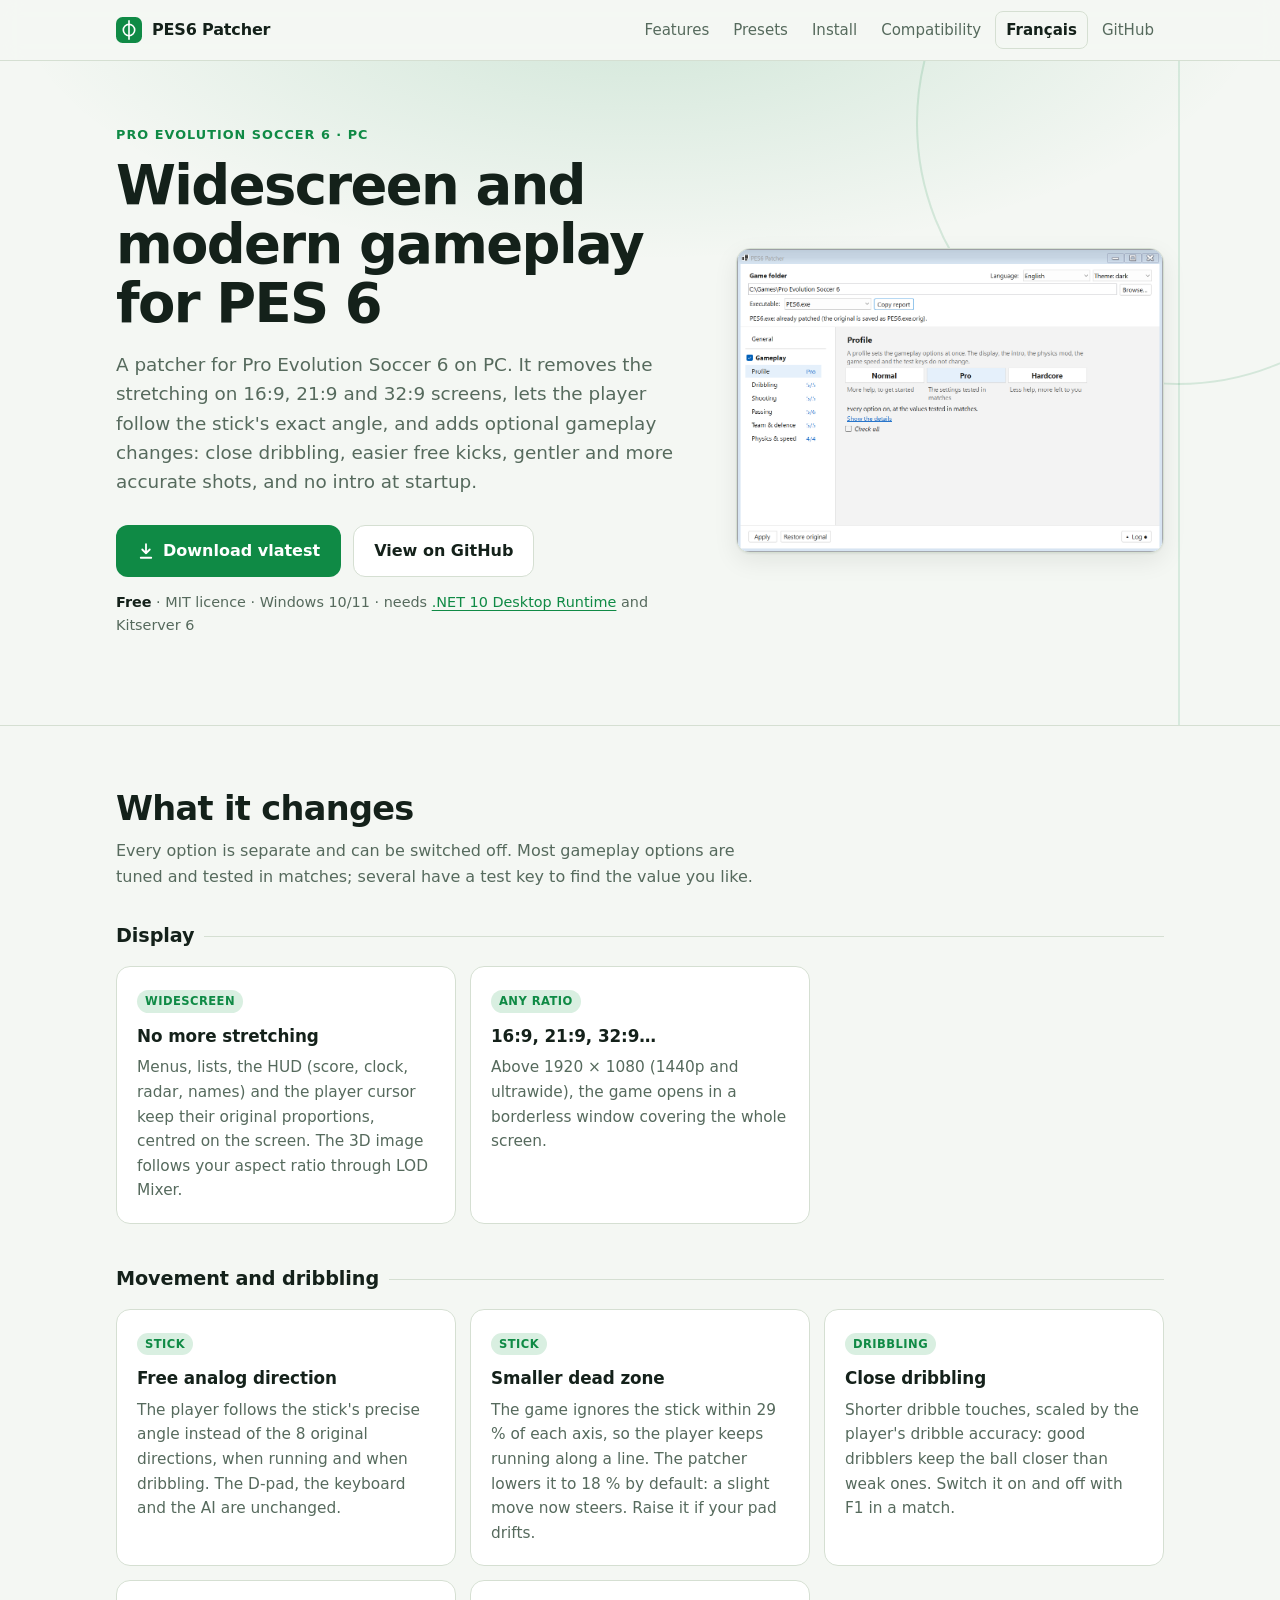
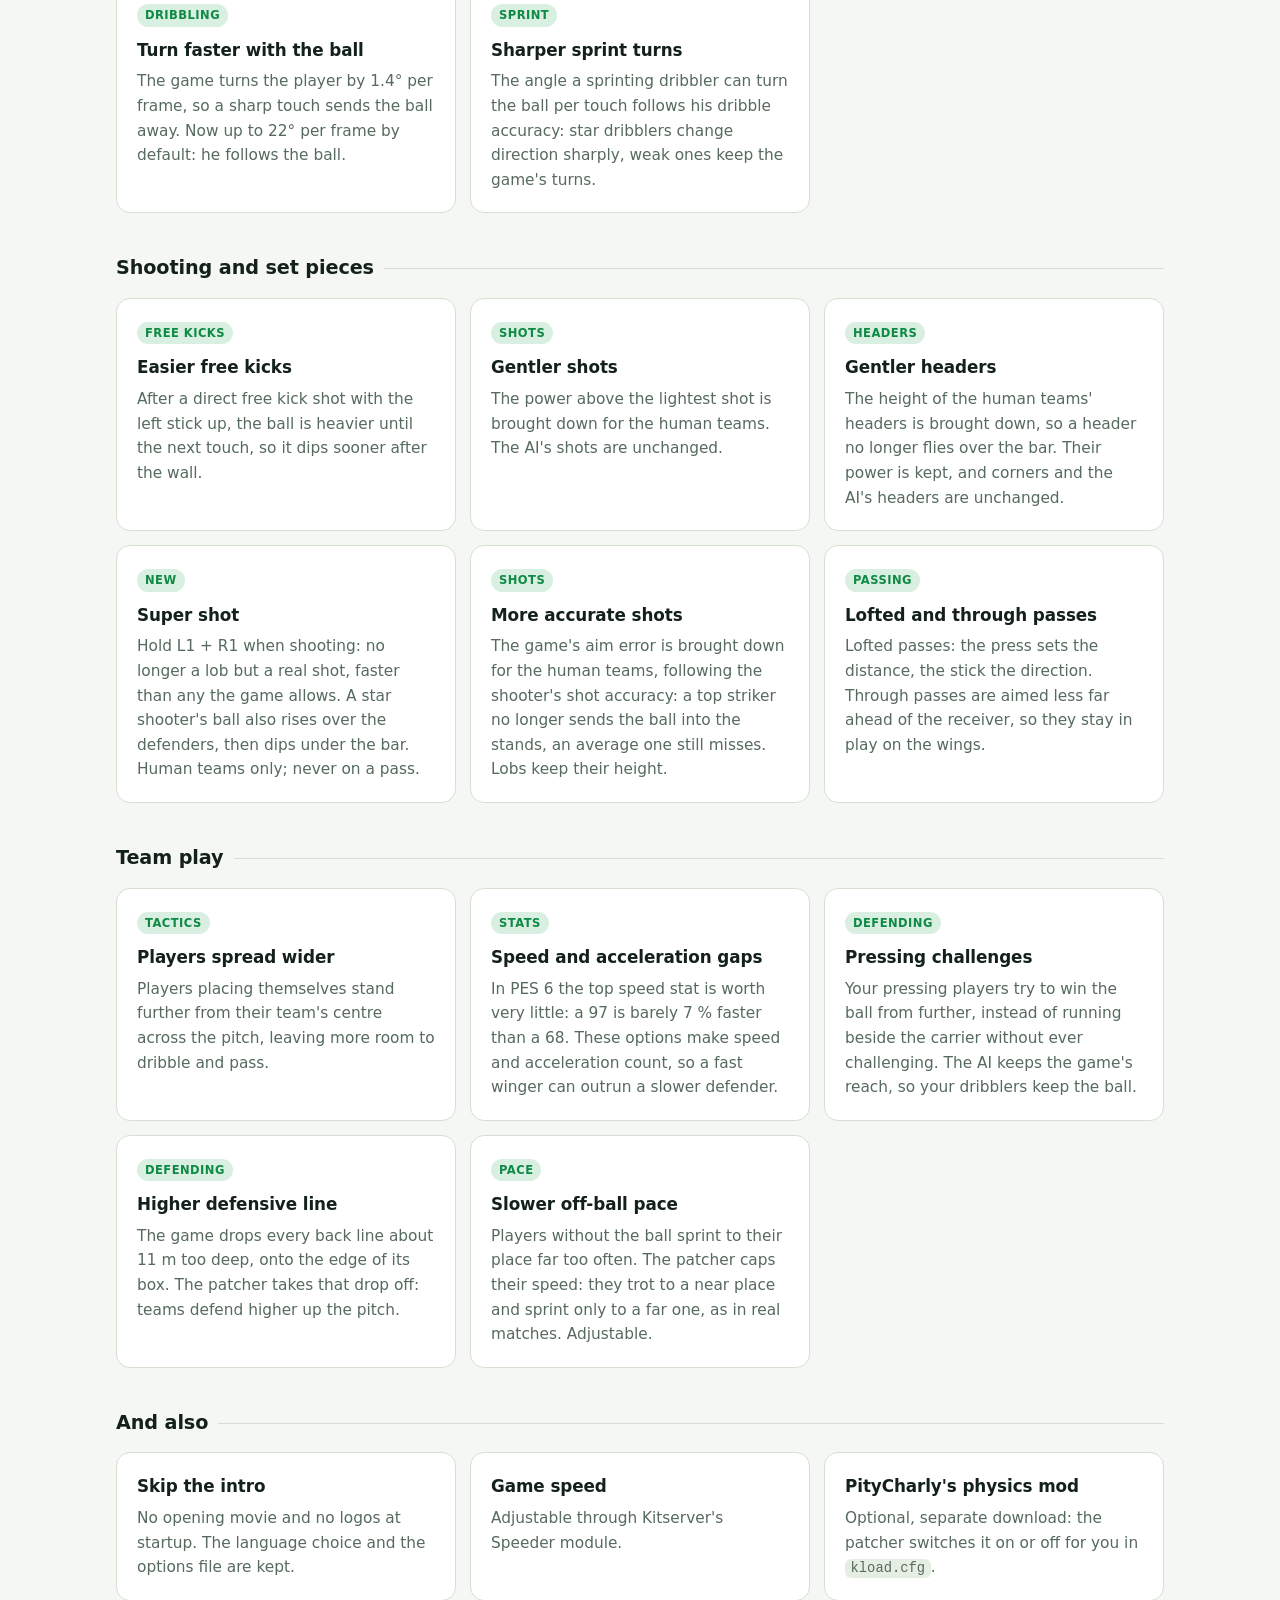
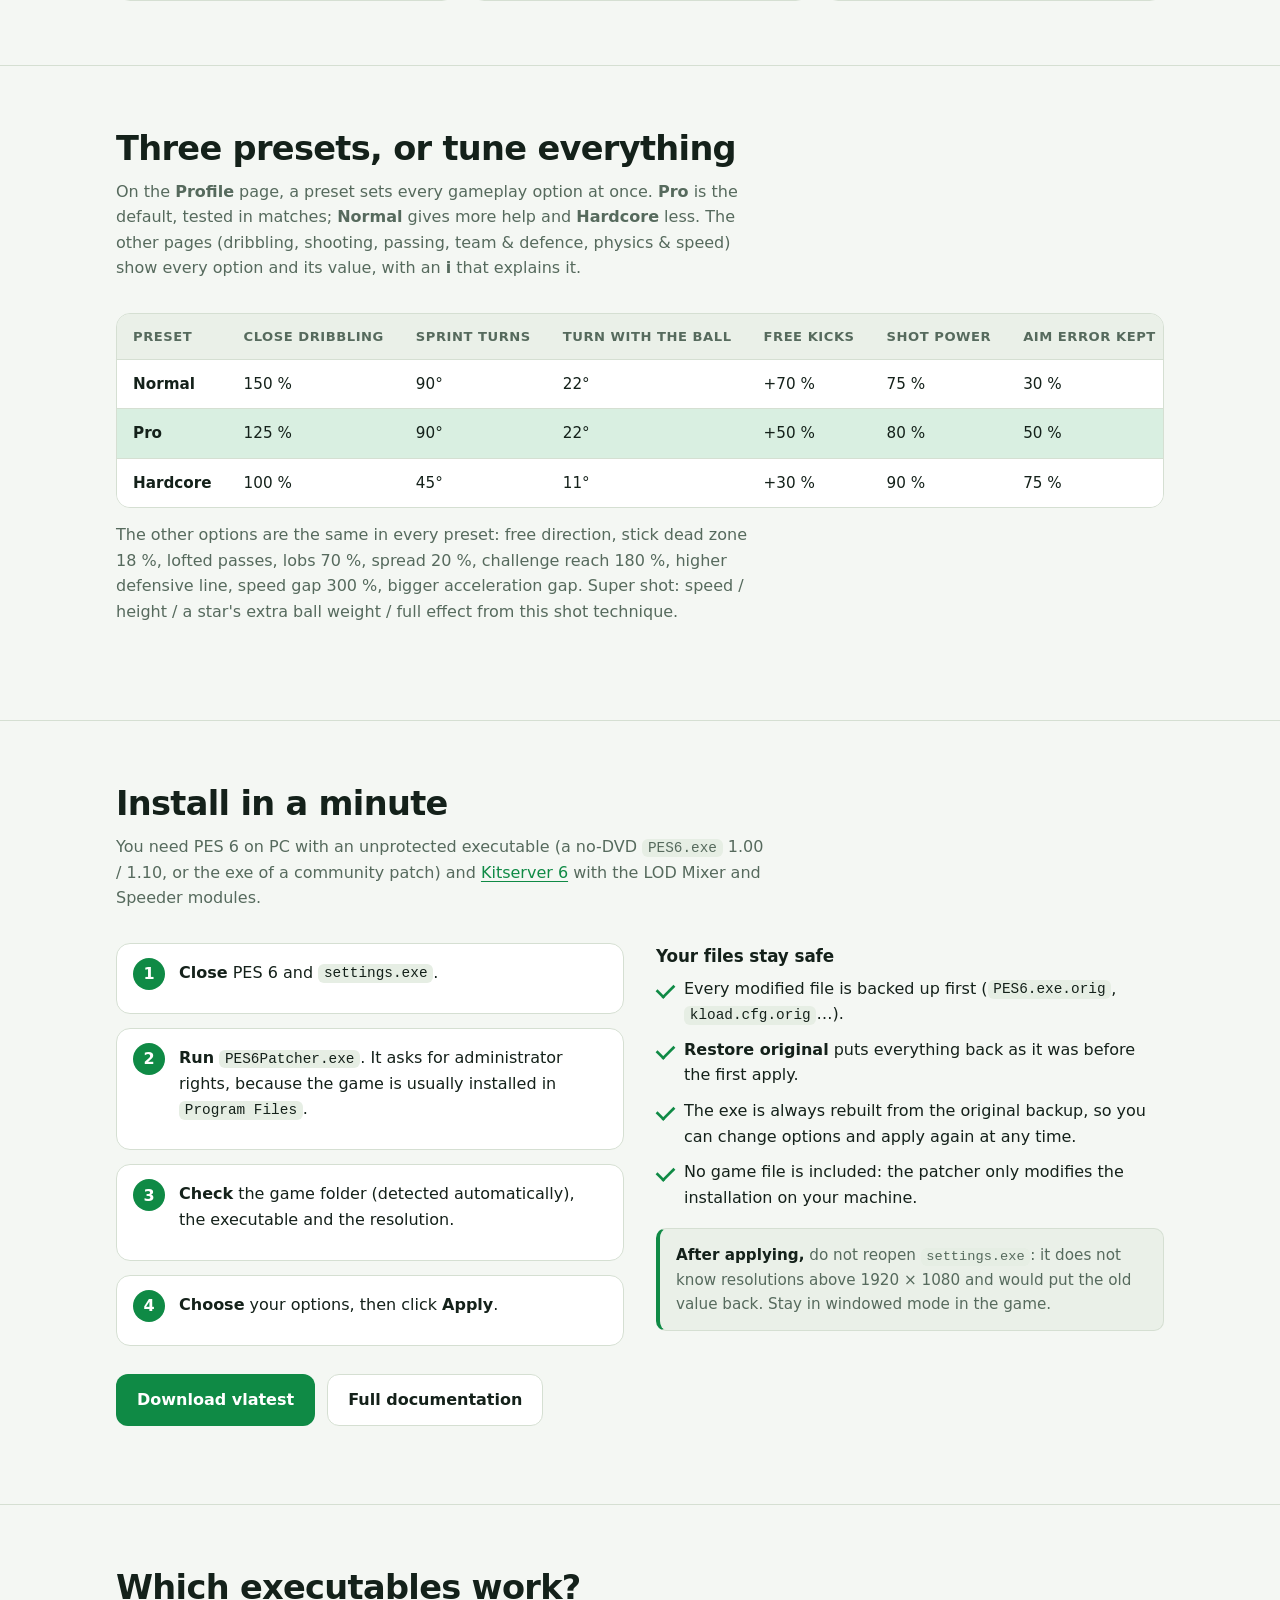
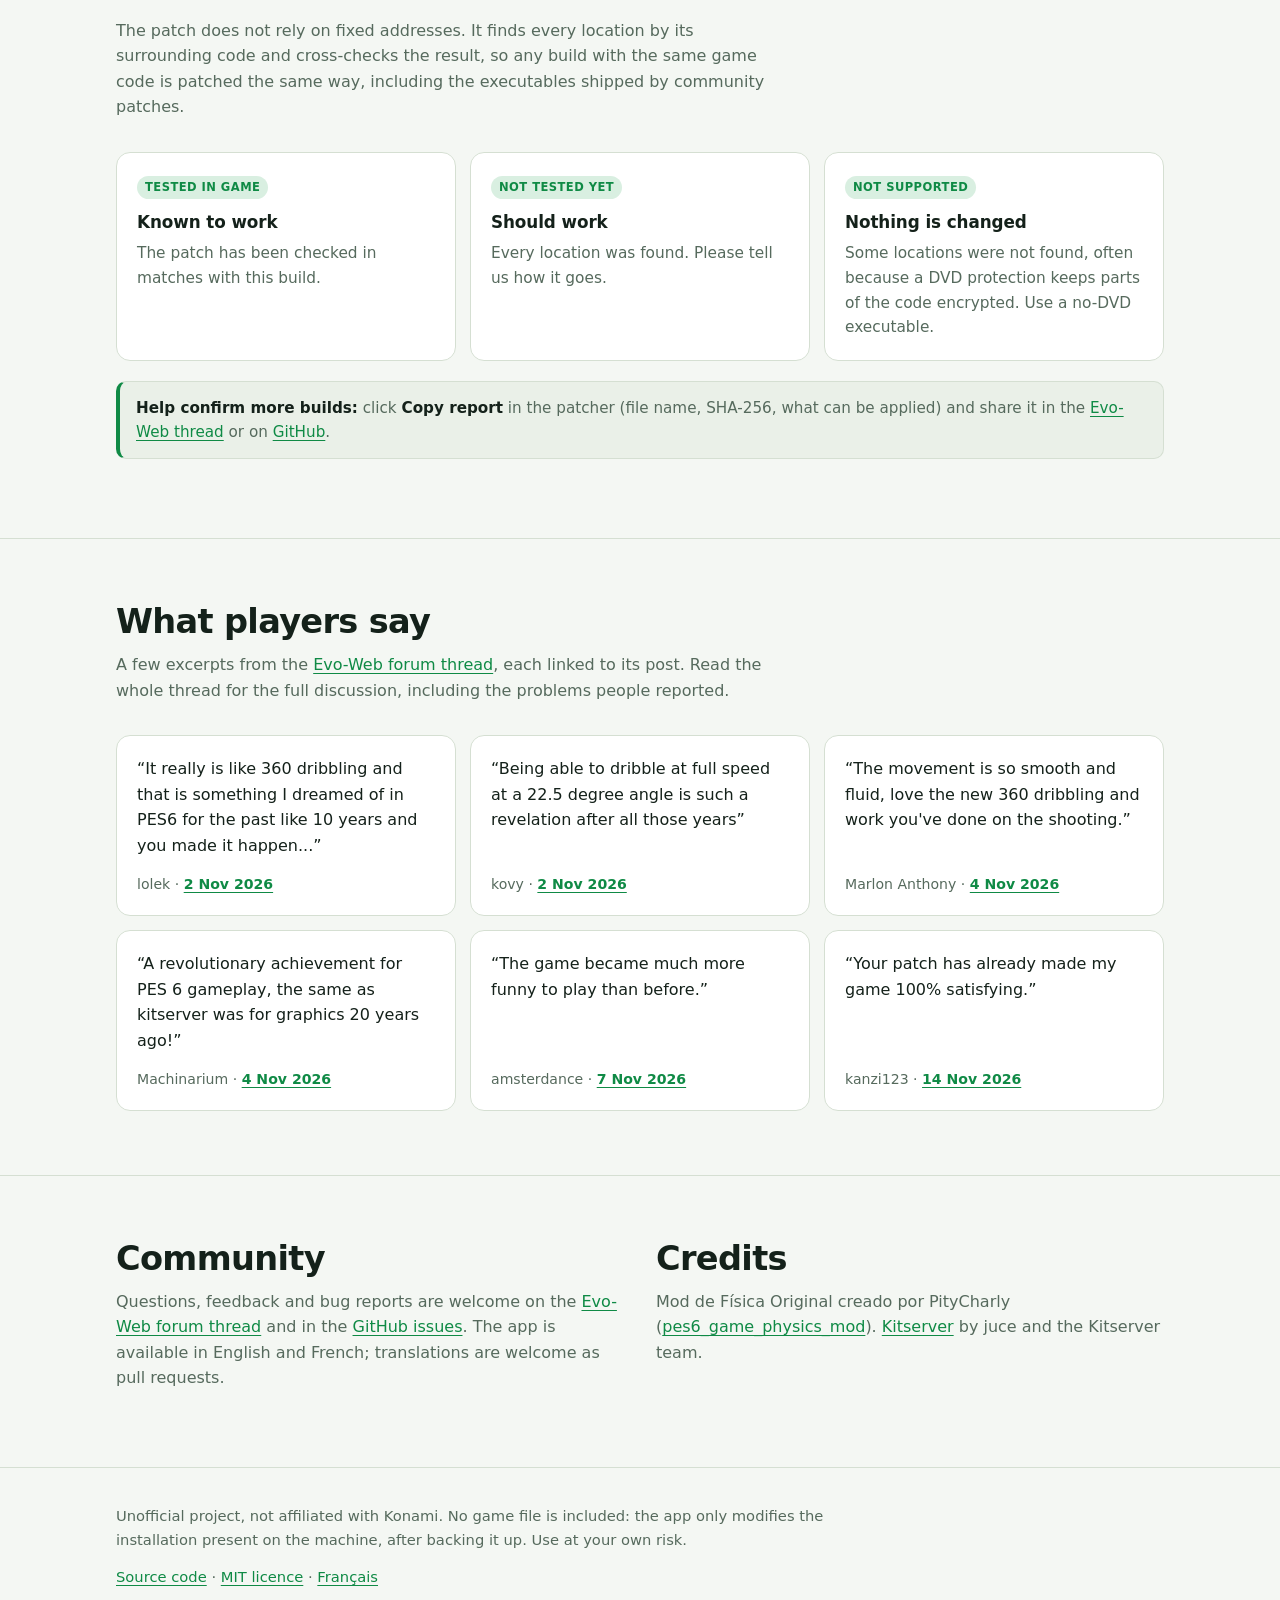
==== commit d2fe8c34: "README and site: sidebar layout (pages, profiles, info popups, log button, theme) and new screenshot" ====
--- a/docs/index.html
+++ b/docs/index.html
@@ -54,7 +54,7 @@
       <p class="meta"><b>Free</b> · MIT licence · Windows 10/11 · needs <a href="https://dotnet.microsoft.com/download/dotnet/10.0">.NET 10 Desktop Runtime</a> and Kitserver 6</p>
     </div>
     <figure class="shot">
-      <img src="app.png" width="818" height="1538" alt="The PES6 Patcher window with the display and gameplay options">
+      <img src="app.png" width="1078" height="767" alt="The PES6 Patcher window with the display and gameplay options">
     </figure>
   </div>
 </div>
@@ -110,7 +110,7 @@
 <section id="presets">
   <div class="wrap">
     <h2>Three presets, or tune everything</h2>
-    <p class="sub">In <b>Simple</b> mode, a preset sets every gameplay option at once. <b>Pro</b> is the default, tested in matches; <b>Normal</b> gives more help and <b>Hardcore</b> less. <b>Detailed</b> mode shows every option and its value.</p>
+    <p class="sub">On the <b>Profile</b> page, a preset sets every gameplay option at once. <b>Pro</b> is the default, tested in matches; <b>Normal</b> gives more help and <b>Hardcore</b> less. The other pages (dribbling, shooting, passing, team &amp; defence, physics &amp; speed) show every option and its value, with an <b>i</b> that explains it.</p>
     <div class="table">
       <table>
         <thead><tr><th>Preset</th><th>Close dribbling</th><th>Sprint turns</th><th>Turn with the ball</th><th>Free kicks</th><th>Shot power</th><th>Aim error kept</th><th>Pass lead</th><th>Headers</th><th>Super shot</th></tr></thead>
